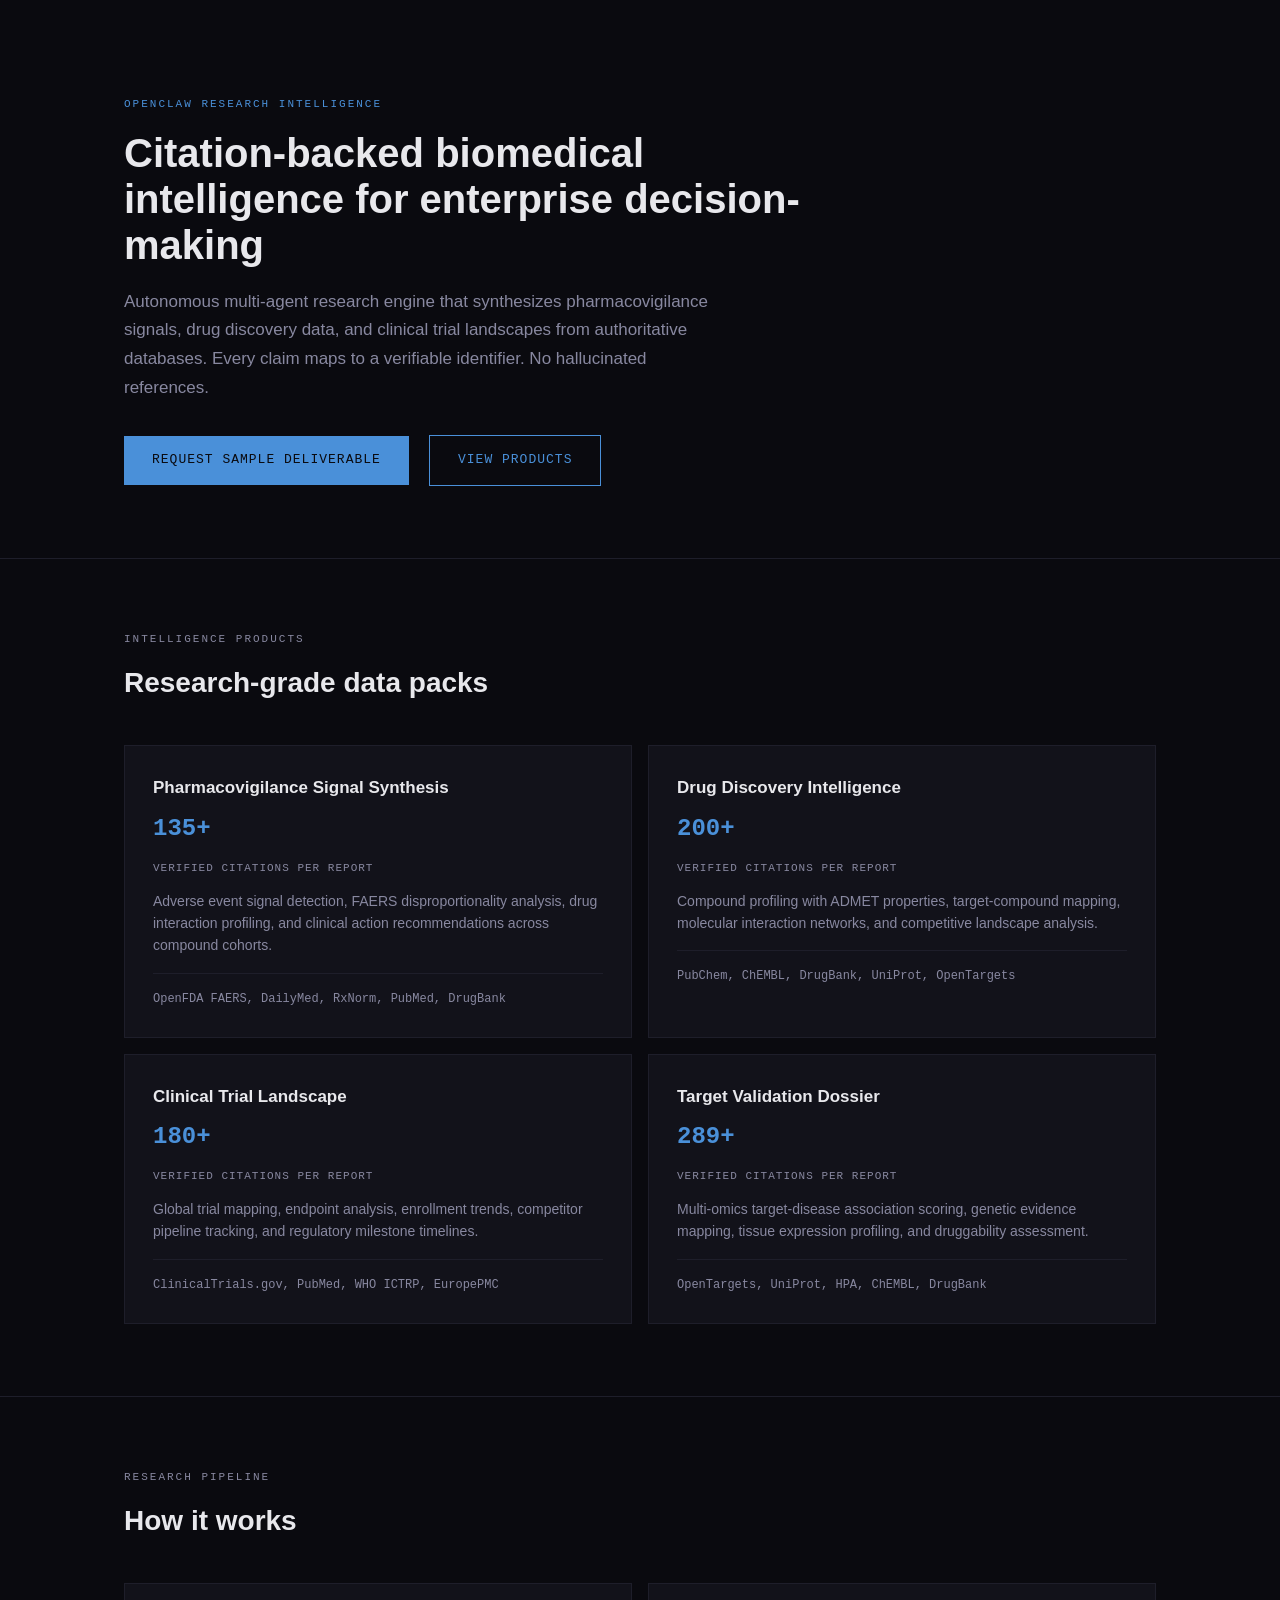
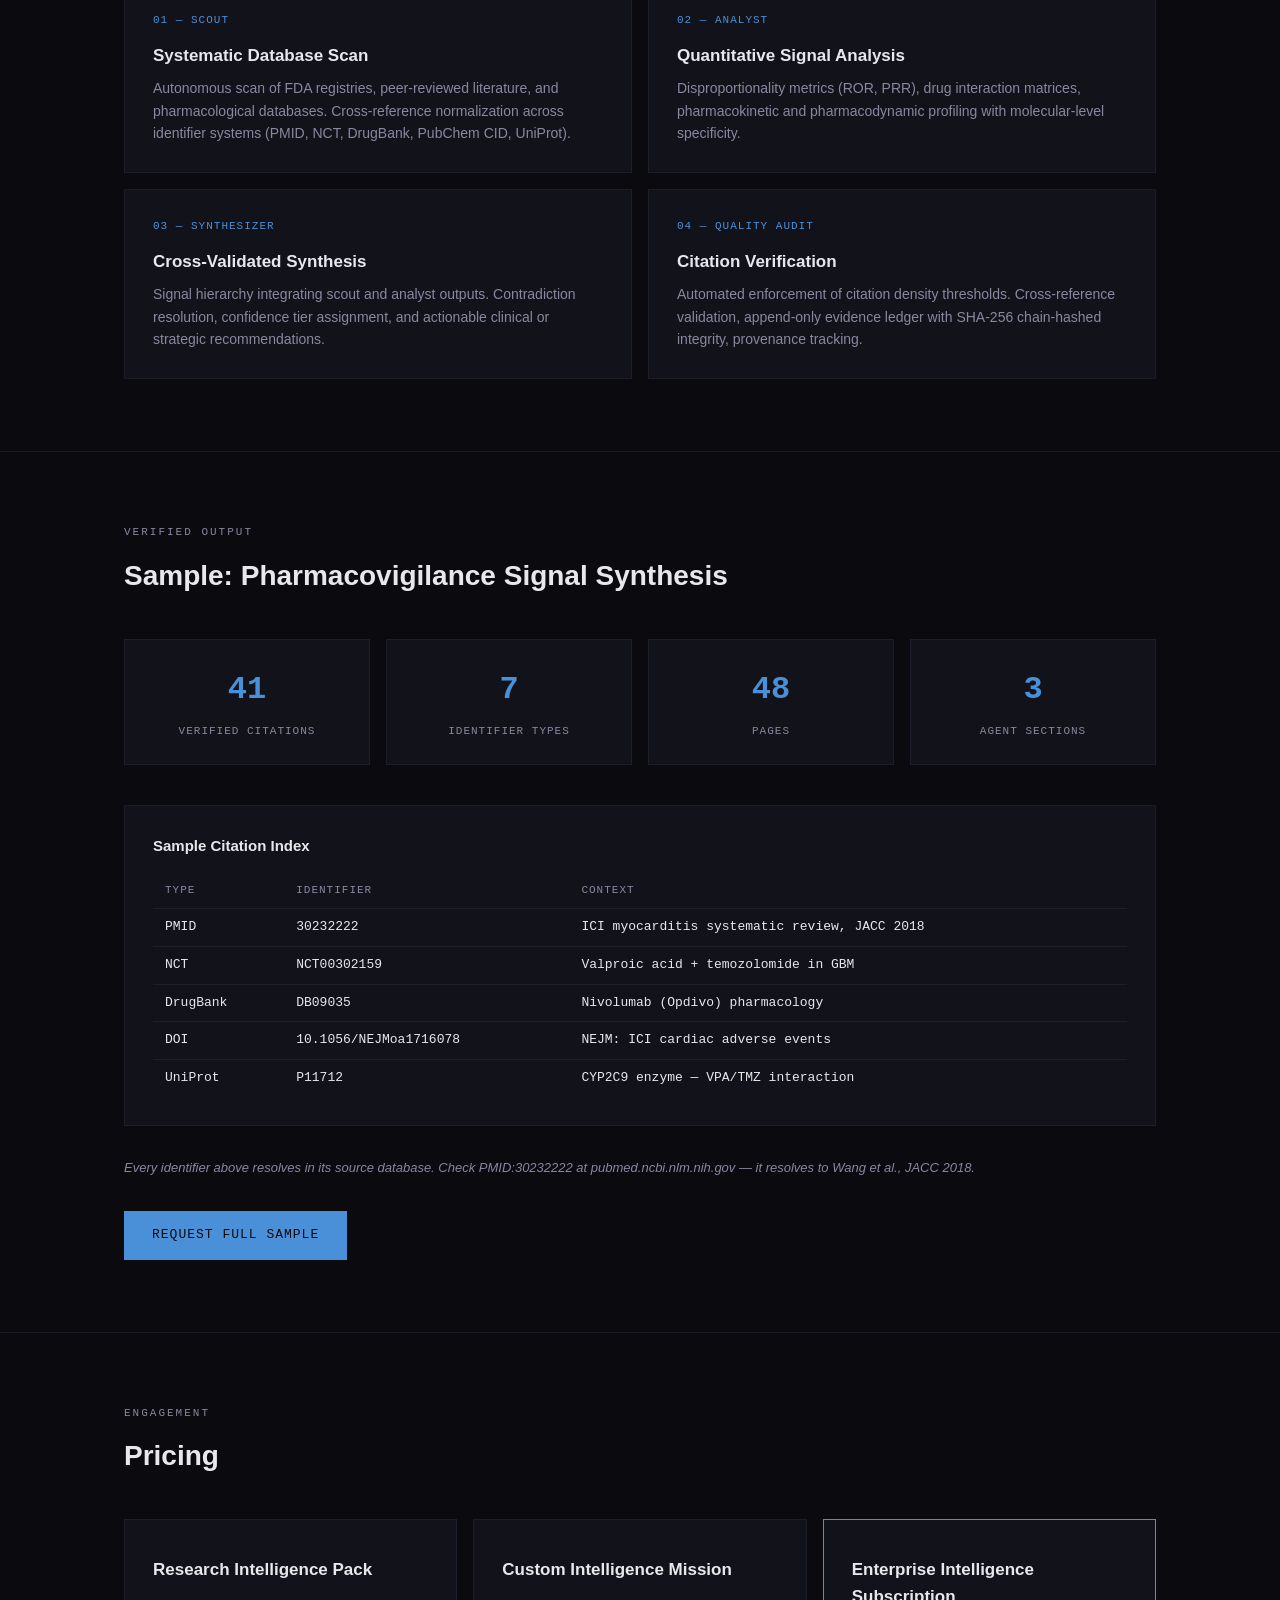
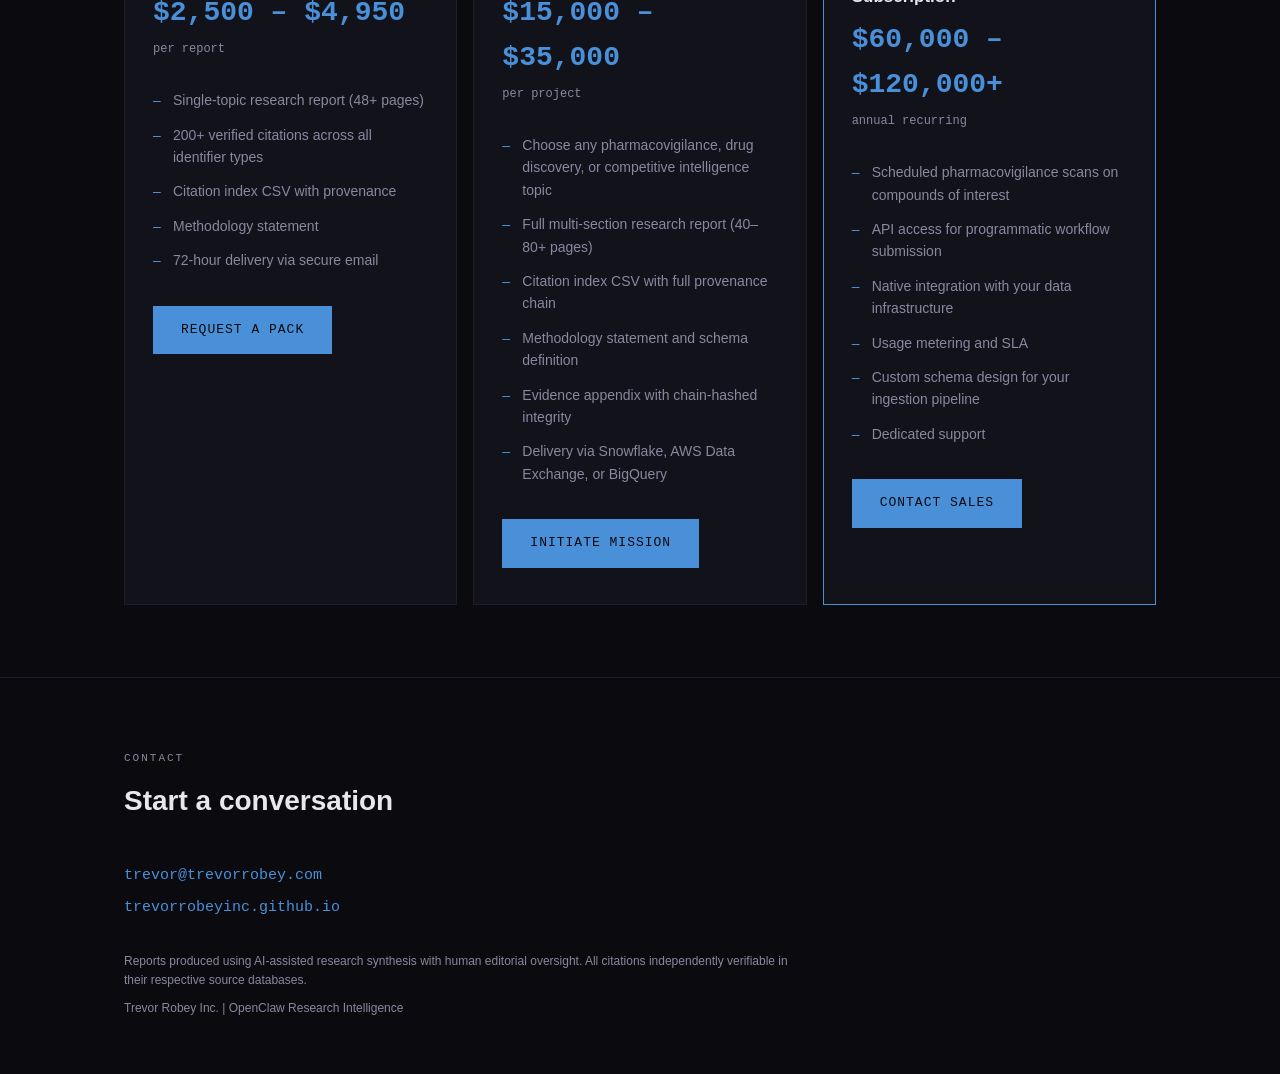
==== index.html @ 8fcf0c32 "Initial deployment: OpenClaw Research Intelligence landing page 3-tier pricing (Packs $2.5K-$5K / Cu" ====
<!DOCTYPE html>
<html lang="en">
<head>
<meta charset="UTF-8">
<meta name="viewport" content="width=device-width, initial-scale=1.0">
<title>OpenClaw Research Intelligence | Citation-Backed Biomedical Data</title>
<meta name="description" content="Autonomous multi-agent research engine producing citation-backed pharmacovigilance, drug discovery, and clinical trial intelligence. Every claim maps to a verifiable identifier.">
<meta property="og:title" content="OpenClaw Research Intelligence">
<meta property="og:description" content="Citation-backed biomedical intelligence. 200+ verified citations per report. Every PMID, NCT, and DrugBank ID resolves.">
<meta property="og:type" content="website">
<meta property="og:url" content="https://trevorrobeyinc.github.io">
<link rel="icon" href="data:image/svg+xml,<svg xmlns='http://www.w3.org/2000/svg' viewBox='0 0 32 32'><rect width='32' height='32' rx='4' fill='%230a0a0f'/><text x='50%25' y='50%25' dominant-baseline='central' text-anchor='middle' fill='%234a90d9' font-family='monospace' font-size='14' font-weight='bold'>OC</text></svg>">
<meta name="twitter:card" content="summary">
<meta name="twitter:title" content="OpenClaw Research Intelligence">
<meta name="twitter:description" content="Citation-backed biomedical intelligence. 200+ verified citations per report.">
<style>
*, *::before, *::after { margin: 0; padding: 0; box-sizing: border-box; }

:root {
  --bg: #0a0a0f;
  --card: #12121a;
  --card-border: #1e1e2a;
  --text: #e8e8ec;
  --text-secondary: #8888a0;
  --accent: #4a90d9;
  --accent-hover: #5da0e9;
  --font-data: "SF Mono", "Fira Code", "Consolas", monospace;
  --font-body: "Inter", "Helvetica Neue", "Arial", sans-serif;
}

body {
  background: var(--bg);
  color: var(--text);
  font-family: var(--font-body);
  font-size: 15px;
  line-height: 1.6;
  -webkit-font-smoothing: antialiased;
}

a { color: var(--accent); text-decoration: none; }
a:hover { color: var(--accent-hover); }

.container {
  max-width: 1080px;
  margin: 0 auto;
  padding: 0 24px;
}

/* ── Hero ── */
.hero {
  padding: 96px 0 72px;
  border-bottom: 1px solid var(--card-border);
}

.hero-label {
  font-family: var(--font-data);
  font-size: 11px;
  letter-spacing: 2px;
  text-transform: uppercase;
  color: var(--accent);
  margin-bottom: 16px;
}

.hero h1 {
  font-family: var(--font-body);
  font-size: 40px;
  font-weight: 700;
  line-height: 1.15;
  margin-bottom: 20px;
  max-width: 680px;
}

.hero p {
  color: var(--text-secondary);
  font-size: 17px;
  max-width: 600px;
  margin-bottom: 32px;
  line-height: 1.7;
}

.cta {
  display: inline-block;
  font-family: var(--font-data);
  font-size: 13px;
  letter-spacing: 1px;
  text-transform: uppercase;
  color: var(--bg);
  background: var(--accent);
  padding: 14px 28px;
  border: none;
  cursor: pointer;
  transition: background 0.15s;
}

.cta:hover { background: var(--accent-hover); color: var(--bg); }

.cta-secondary {
  background: transparent;
  color: var(--accent);
  border: 1px solid var(--accent);
  margin-left: 16px;
}

.cta-secondary:hover {
  background: var(--accent);
  color: var(--bg);
}

/* ── Section ── */
section {
  padding: 72px 0;
  border-bottom: 1px solid var(--card-border);
}

.section-label {
  font-family: var(--font-data);
  font-size: 11px;
  letter-spacing: 2px;
  text-transform: uppercase;
  color: var(--text-secondary);
  margin-bottom: 12px;
}

.section-title {
  font-size: 28px;
  font-weight: 700;
  margin-bottom: 40px;
}

/* ── Products Grid ── */
.products-grid {
  display: grid;
  grid-template-columns: 1fr 1fr;
  gap: 16px;
}

.product-card {
  background: var(--card);
  border: 1px solid var(--card-border);
  padding: 28px;
}

.product-card h3 {
  font-size: 17px;
  font-weight: 600;
  margin-bottom: 8px;
}

.product-card .stat {
  font-family: var(--font-data);
  font-size: 24px;
  font-weight: 700;
  color: var(--accent);
  margin-bottom: 12px;
}

.product-card .stat-label {
  font-family: var(--font-data);
  font-size: 11px;
  color: var(--text-secondary);
  text-transform: uppercase;
  letter-spacing: 1px;
}

.product-card p {
  color: var(--text-secondary);
  font-size: 14px;
  margin-top: 12px;
  line-height: 1.6;
}

.product-card .sources {
  font-family: var(--font-data);
  font-size: 12px;
  color: var(--text-secondary);
  margin-top: 16px;
  padding-top: 16px;
  border-top: 1px solid var(--card-border);
}

/* ── How It Works ── */
.pipeline {
  display: grid;
  grid-template-columns: 1fr 1fr;
  gap: 16px;
}

.pipeline-step {
  background: var(--card);
  border: 1px solid var(--card-border);
  padding: 28px;
}

.pipeline-step .step-number {
  font-family: var(--font-data);
  font-size: 11px;
  color: var(--accent);
  letter-spacing: 1px;
  text-transform: uppercase;
  margin-bottom: 12px;
}

.pipeline-step h3 {
  font-size: 17px;
  font-weight: 600;
  margin-bottom: 8px;
}

.pipeline-step p {
  color: var(--text-secondary);
  font-size: 14px;
  line-height: 1.6;
}

/* ── Sample Output ── */
.sample-stats {
  display: grid;
  grid-template-columns: repeat(4, 1fr);
  gap: 16px;
  margin-bottom: 40px;
}

.sample-stat {
  background: var(--card);
  border: 1px solid var(--card-border);
  padding: 24px;
  text-align: center;
}

.sample-stat .value {
  font-family: var(--font-data);
  font-size: 32px;
  font-weight: 700;
  color: var(--accent);
}

.sample-stat .label {
  font-family: var(--font-data);
  font-size: 11px;
  color: var(--text-secondary);
  text-transform: uppercase;
  letter-spacing: 1px;
  margin-top: 8px;
}

.sample-citations {
  background: var(--card);
  border: 1px solid var(--card-border);
  padding: 28px;
  margin-bottom: 32px;
}

.sample-citations h3 {
  font-size: 15px;
  font-weight: 600;
  margin-bottom: 16px;
}

.citation-table {
  width: 100%;
  border-collapse: collapse;
  font-family: var(--font-data);
  font-size: 13px;
}

.citation-table th {
  text-align: left;
  color: var(--text-secondary);
  font-weight: 400;
  font-size: 11px;
  text-transform: uppercase;
  letter-spacing: 1px;
  padding: 8px 12px;
  border-bottom: 1px solid var(--card-border);
}

.citation-table td {
  padding: 8px 12px;
  border-bottom: 1px solid var(--card-border);
  color: var(--text);
}

.citation-table tr:last-child td {
  border-bottom: none;
}

.sample-note {
  color: var(--text-secondary);
  font-size: 13px;
  font-style: italic;
  margin-bottom: 32px;
}

/* ── Pricing ── */
.pricing-grid {
  display: grid;
  grid-template-columns: repeat(3, 1fr);
  gap: 16px;
}

.pricing-card {
  background: var(--card);
  border: 1px solid var(--card-border);
  padding: 36px 28px;
}

.pricing-card.featured {
  border-color: var(--accent);
}

.pricing-card h3 {
  font-size: 17px;
  font-weight: 600;
  margin-bottom: 8px;
}

.pricing-card .price {
  font-family: var(--font-data);
  font-size: 28px;
  font-weight: 700;
  color: var(--accent);
  margin-bottom: 4px;
}

.pricing-card .price-unit {
  font-family: var(--font-data);
  font-size: 12px;
  color: var(--text-secondary);
  margin-bottom: 24px;
}

.pricing-card ul {
  list-style: none;
  margin-bottom: 28px;
}

.pricing-card li {
  color: var(--text-secondary);
  font-size: 14px;
  padding: 6px 0;
  padding-left: 20px;
  position: relative;
}

.pricing-card li::before {
  content: "\2013";
  position: absolute;
  left: 0;
  color: var(--accent);
}

/* ── Contact ── */
.contact {
  padding: 72px 0 48px;
  border-bottom: none;
}

.contact-info {
  margin-bottom: 32px;
}

.contact-info a {
  font-family: var(--font-data);
  font-size: 15px;
  display: block;
  margin-bottom: 8px;
}

.legal {
  color: var(--text-secondary);
  font-size: 12px;
  line-height: 1.6;
  max-width: 680px;
}

.legal p {
  margin-bottom: 8px;
}

/* ── Responsive ── */
@media (max-width: 768px) {
  .hero { padding: 64px 0 48px; }
  .hero h1 { font-size: 28px; }
  .hero p { font-size: 15px; }

  .products-grid,
  .pipeline,
  .pricing-grid { grid-template-columns: 1fr; }

  .sample-stats { grid-template-columns: 1fr 1fr; }

  .cta-secondary { margin-left: 0; margin-top: 12px; display: inline-block; }

  section { padding: 48px 0; }
}

@media (max-width: 960px) {
  .pricing-grid { grid-template-columns: 1fr; }
}

@media (max-width: 480px) {
  .sample-stats { grid-template-columns: 1fr; }
}
</style>
</head>
<body>

<!-- Hero -->
<header class="hero">
  <div class="container">
    <div class="hero-label">OpenClaw Research Intelligence</div>
    <h1>Citation-backed biomedical intelligence for enterprise decision-making</h1>
    <p>Autonomous multi-agent research engine that synthesizes pharmacovigilance signals, drug discovery data, and clinical trial landscapes from authoritative databases. Every claim maps to a verifiable identifier. No hallucinated references.</p>
    <a href="mailto:trevor@trevorrobey.com?subject=Request%3A%20Sample%20Deliverable&body=I%27d%20like%20to%20review%20a%20sample%20deliverable%20from%20OpenClaw%20Research%20Intelligence." class="cta">Request Sample Deliverable</a>
    <a href="#products" class="cta cta-secondary">View Products</a>
  </div>
</header>

<!-- Products -->
<section id="products">
  <div class="container">
    <div class="section-label">Intelligence Products</div>
    <h2 class="section-title">Research-grade data packs</h2>
    <div class="products-grid">
      <div class="product-card">
        <h3>Pharmacovigilance Signal Synthesis</h3>
        <div class="stat">135+</div>
        <div class="stat-label">Verified citations per report</div>
        <p>Adverse event signal detection, FAERS disproportionality analysis, drug interaction profiling, and clinical action recommendations across compound cohorts.</p>
        <div class="sources">OpenFDA FAERS, DailyMed, RxNorm, PubMed, DrugBank</div>
      </div>
      <div class="product-card">
        <h3>Drug Discovery Intelligence</h3>
        <div class="stat">200+</div>
        <div class="stat-label">Verified citations per report</div>
        <p>Compound profiling with ADMET properties, target-compound mapping, molecular interaction networks, and competitive landscape analysis.</p>
        <div class="sources">PubChem, ChEMBL, DrugBank, UniProt, OpenTargets</div>
      </div>
      <div class="product-card">
        <h3>Clinical Trial Landscape</h3>
        <div class="stat">180+</div>
        <div class="stat-label">Verified citations per report</div>
        <p>Global trial mapping, endpoint analysis, enrollment trends, competitor pipeline tracking, and regulatory milestone timelines.</p>
        <div class="sources">ClinicalTrials.gov, PubMed, WHO ICTRP, EuropePMC</div>
      </div>
      <div class="product-card">
        <h3>Target Validation Dossier</h3>
        <div class="stat">289+</div>
        <div class="stat-label">Verified citations per report</div>
        <p>Multi-omics target-disease association scoring, genetic evidence mapping, tissue expression profiling, and druggability assessment.</p>
        <div class="sources">OpenTargets, UniProt, HPA, ChEMBL, DrugBank</div>
      </div>
    </div>
  </div>
</section>

<!-- How It Works -->
<section id="pipeline">
  <div class="container">
    <div class="section-label">Research Pipeline</div>
    <h2 class="section-title">How it works</h2>
    <div class="pipeline">
      <div class="pipeline-step">
        <div class="step-number">01 &mdash; Scout</div>
        <h3>Systematic Database Scan</h3>
        <p>Autonomous scan of FDA registries, peer-reviewed literature, and pharmacological databases. Cross-reference normalization across identifier systems (PMID, NCT, DrugBank, PubChem CID, UniProt).</p>
      </div>
      <div class="pipeline-step">
        <div class="step-number">02 &mdash; Analyst</div>
        <h3>Quantitative Signal Analysis</h3>
        <p>Disproportionality metrics (ROR, PRR), drug interaction matrices, pharmacokinetic and pharmacodynamic profiling with molecular-level specificity.</p>
      </div>
      <div class="pipeline-step">
        <div class="step-number">03 &mdash; Synthesizer</div>
        <h3>Cross-Validated Synthesis</h3>
        <p>Signal hierarchy integrating scout and analyst outputs. Contradiction resolution, confidence tier assignment, and actionable clinical or strategic recommendations.</p>
      </div>
      <div class="pipeline-step">
        <div class="step-number">04 &mdash; Quality Audit</div>
        <h3>Citation Verification</h3>
        <p>Automated enforcement of citation density thresholds. Cross-reference validation, append-only evidence ledger with SHA-256 chain-hashed integrity, provenance tracking.</p>
      </div>
    </div>
  </div>
</section>

<!-- Sample Output -->
<section id="sample">
  <div class="container">
    <div class="section-label">Verified Output</div>
    <h2 class="section-title">Sample: Pharmacovigilance Signal Synthesis</h2>
    <div class="sample-stats">
      <div class="sample-stat">
        <div class="value">41</div>
        <div class="label">Verified Citations</div>
      </div>
      <div class="sample-stat">
        <div class="value">7</div>
        <div class="label">Identifier Types</div>
      </div>
      <div class="sample-stat">
        <div class="value">48</div>
        <div class="label">Pages</div>
      </div>
      <div class="sample-stat">
        <div class="value">3</div>
        <div class="label">Agent Sections</div>
      </div>
    </div>
    <div class="sample-citations">
      <h3>Sample Citation Index</h3>
      <table class="citation-table">
        <thead>
          <tr>
            <th>Type</th>
            <th>Identifier</th>
            <th>Context</th>
          </tr>
        </thead>
        <tbody>
          <tr>
            <td>PMID</td>
            <td>30232222</td>
            <td>ICI myocarditis systematic review, JACC 2018</td>
          </tr>
          <tr>
            <td>NCT</td>
            <td>NCT00302159</td>
            <td>Valproic acid + temozolomide in GBM</td>
          </tr>
          <tr>
            <td>DrugBank</td>
            <td>DB09035</td>
            <td>Nivolumab (Opdivo) pharmacology</td>
          </tr>
          <tr>
            <td>DOI</td>
            <td>10.1056/NEJMoa1716078</td>
            <td>NEJM: ICI cardiac adverse events</td>
          </tr>
          <tr>
            <td>UniProt</td>
            <td>P11712</td>
            <td>CYP2C9 enzyme &mdash; VPA/TMZ interaction</td>
          </tr>
        </tbody>
      </table>
    </div>
    <p class="sample-note">Every identifier above resolves in its source database. Check PMID:30232222 at pubmed.ncbi.nlm.nih.gov &mdash; it resolves to Wang et al., JACC 2018.</p>
    <a href="mailto:trevor@trevorrobey.com?subject=Request%3A%20Full%20Sample%20Deliverable&body=I%27d%20like%20to%20review%20the%20full%2048-page%20pharmacovigilance%20sample%20deliverable." class="cta">Request Full Sample</a>
  </div>
</section>

<!-- Pricing -->
<section id="pricing">
  <div class="container">
    <div class="section-label">Engagement</div>
    <h2 class="section-title">Pricing</h2>
    <div class="pricing-grid">
      <div class="pricing-card">
        <h3>Research Intelligence Pack</h3>
        <div class="price">$2,500 &ndash; $4,950</div>
        <div class="price-unit">per report</div>
        <ul>
          <li>Single-topic research report (48+ pages)</li>
          <li>200+ verified citations across all identifier types</li>
          <li>Citation index CSV with provenance</li>
          <li>Methodology statement</li>
          <li>72-hour delivery via secure email</li>
        </ul>
        <a href="mailto:trevor@trevorrobey.com?subject=Research%20Intelligence%20Pack%20Request&body=I%27d%20like%20to%20request%20a%20Research%20Intelligence%20Pack.%20Topic%3A%20" class="cta">Request a Pack</a>
      </div>
      <div class="pricing-card">
        <h3>Custom Intelligence Mission</h3>
        <div class="price">$15,000 &ndash; $35,000</div>
        <div class="price-unit">per project</div>
        <ul>
          <li>Choose any pharmacovigilance, drug discovery, or competitive intelligence topic</li>
          <li>Full multi-section research report (40&ndash;80+ pages)</li>
          <li>Citation index CSV with full provenance chain</li>
          <li>Methodology statement and schema definition</li>
          <li>Evidence appendix with chain-hashed integrity</li>
          <li>Delivery via Snowflake, AWS Data Exchange, or BigQuery</li>
        </ul>
        <a href="mailto:trevor@trevorrobey.com?subject=Custom%20Intelligence%20Mission%20Inquiry&body=I%27m%20interested%20in%20a%20custom%20intelligence%20mission.%20Topic%3A%20" class="cta">Initiate Mission</a>
      </div>
      <div class="pricing-card featured">
        <h3>Enterprise Intelligence Subscription</h3>
        <div class="price">$60,000 &ndash; $120,000+</div>
        <div class="price-unit">annual recurring</div>
        <ul>
          <li>Scheduled pharmacovigilance scans on compounds of interest</li>
          <li>API access for programmatic workflow submission</li>
          <li>Native integration with your data infrastructure</li>
          <li>Usage metering and SLA</li>
          <li>Custom schema design for your ingestion pipeline</li>
          <li>Dedicated support</li>
        </ul>
        <a href="mailto:trevor@trevorrobey.com?subject=Enterprise%20Subscription%20Inquiry&body=I%27d%20like%20to%20discuss%20an%20enterprise%20intelligence%20subscription." class="cta">Contact Sales</a>
      </div>
    </div>
  </div>
</section>

<!-- Contact -->
<footer class="contact">
  <div class="container">
    <div class="section-label">Contact</div>
    <h2 class="section-title">Start a conversation</h2>
    <div class="contact-info">
      <a href="mailto:trevor@trevorrobey.com">trevor@trevorrobey.com</a>
      <a href="https://trevorrobeyinc.github.io">trevorrobeyinc.github.io</a>
    </div>
    <div class="legal">
      <p>Reports produced using AI-assisted research synthesis with human editorial oversight. All citations independently verifiable in their respective source databases.</p>
      <p>Trevor Robey Inc. | OpenClaw Research Intelligence</p>
    </div>
  </div>
</footer>

</body>
</html>
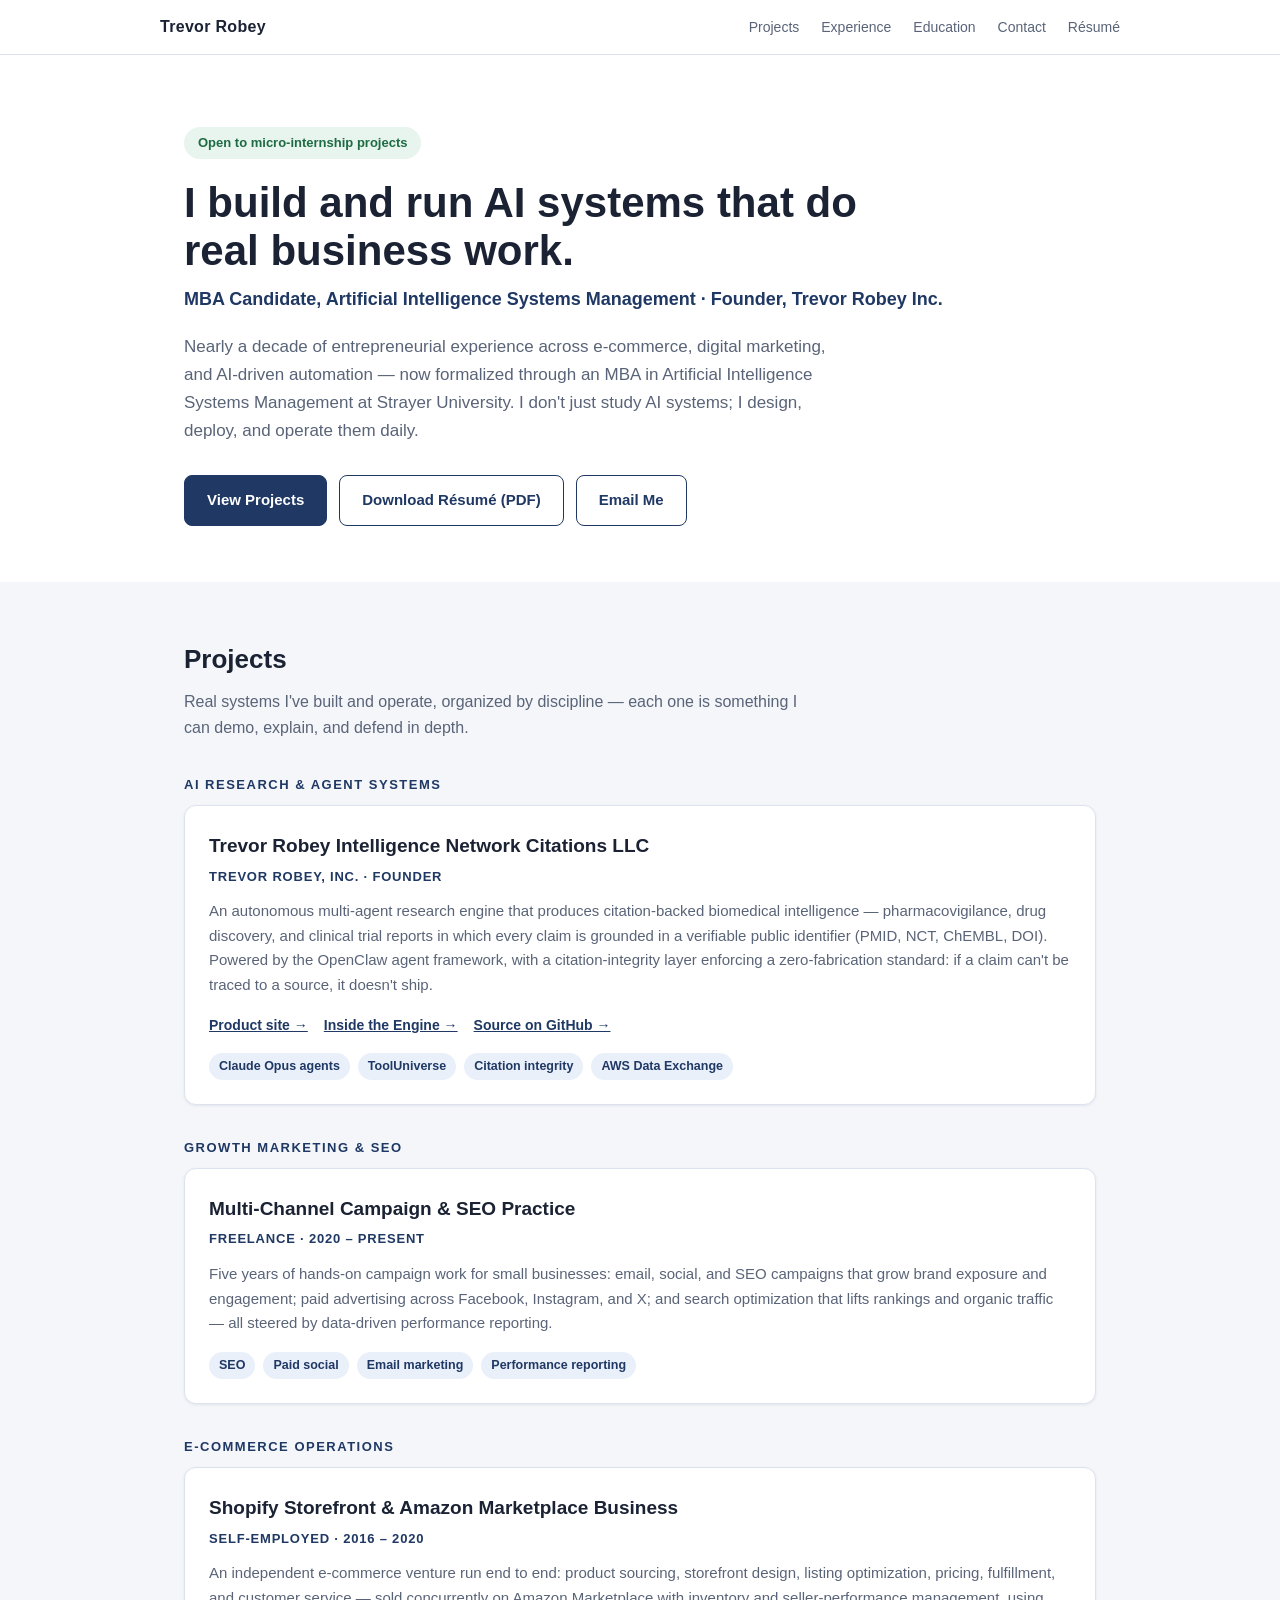
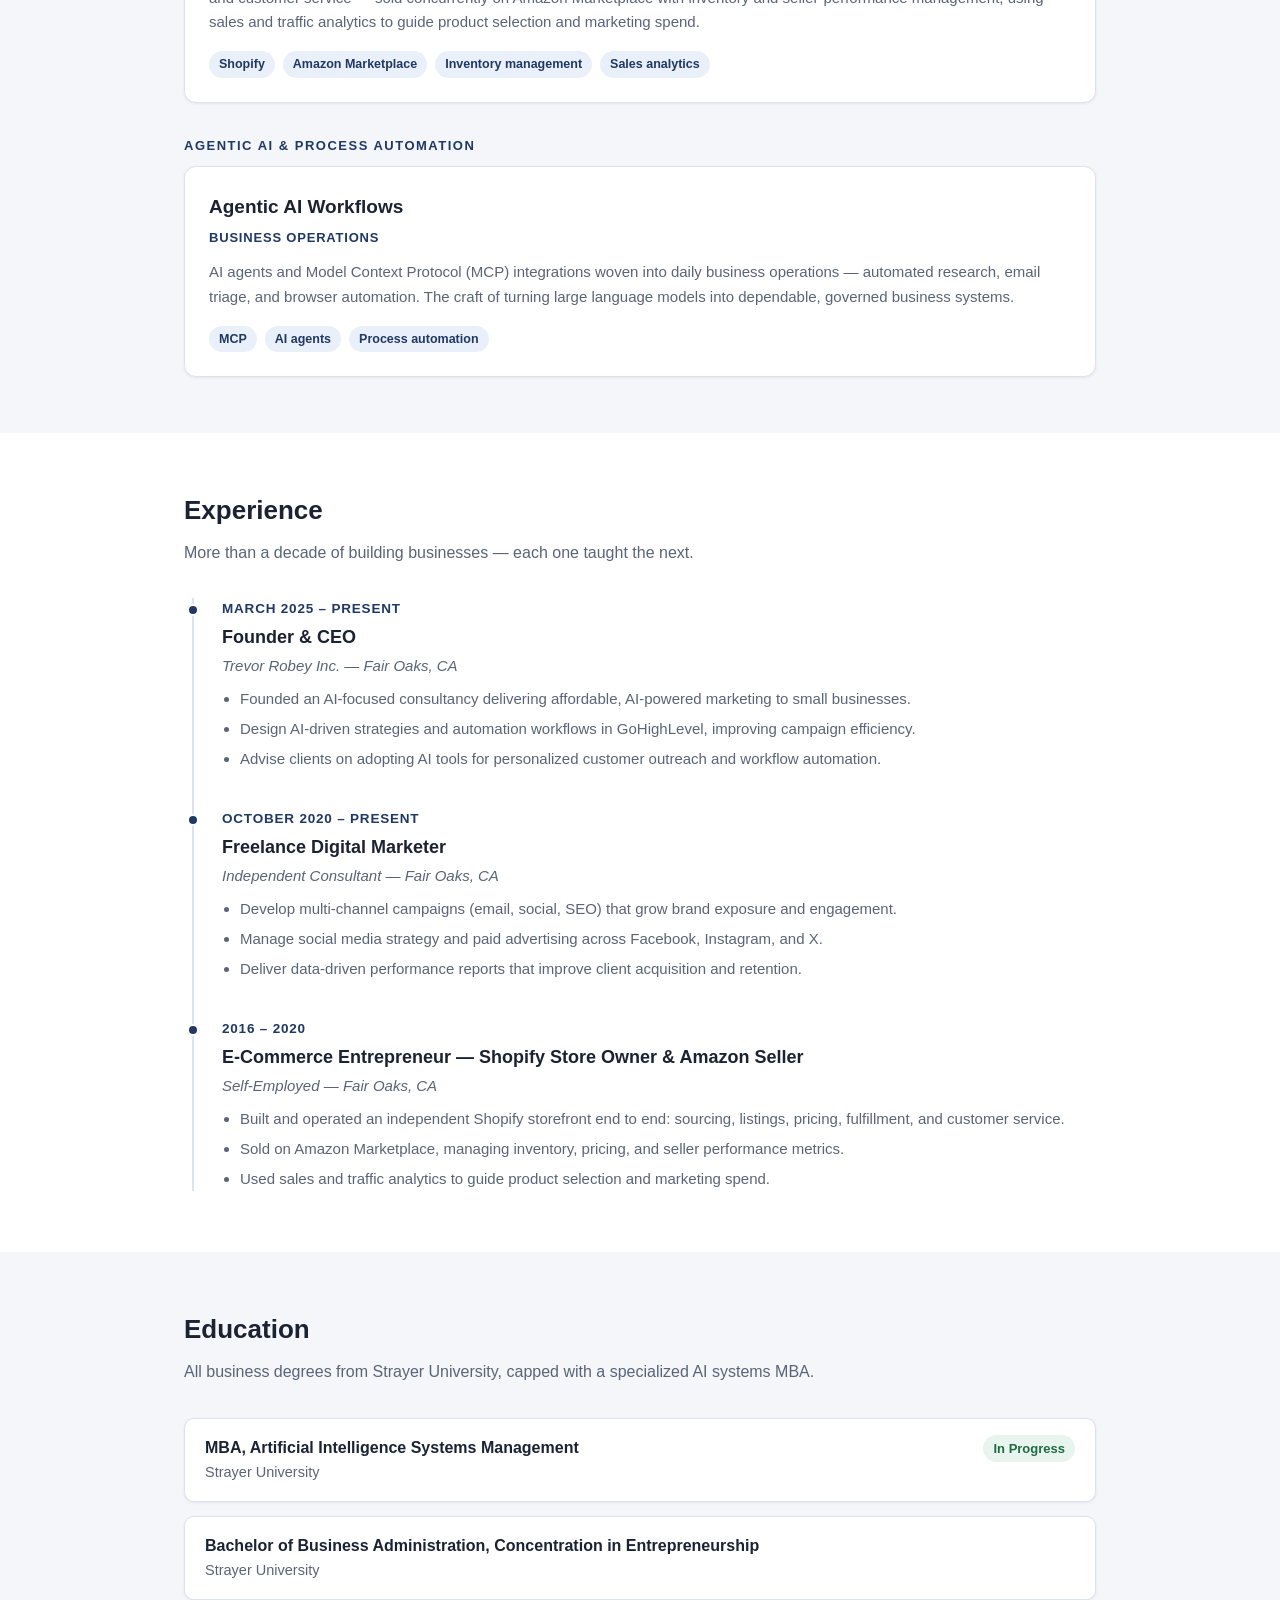
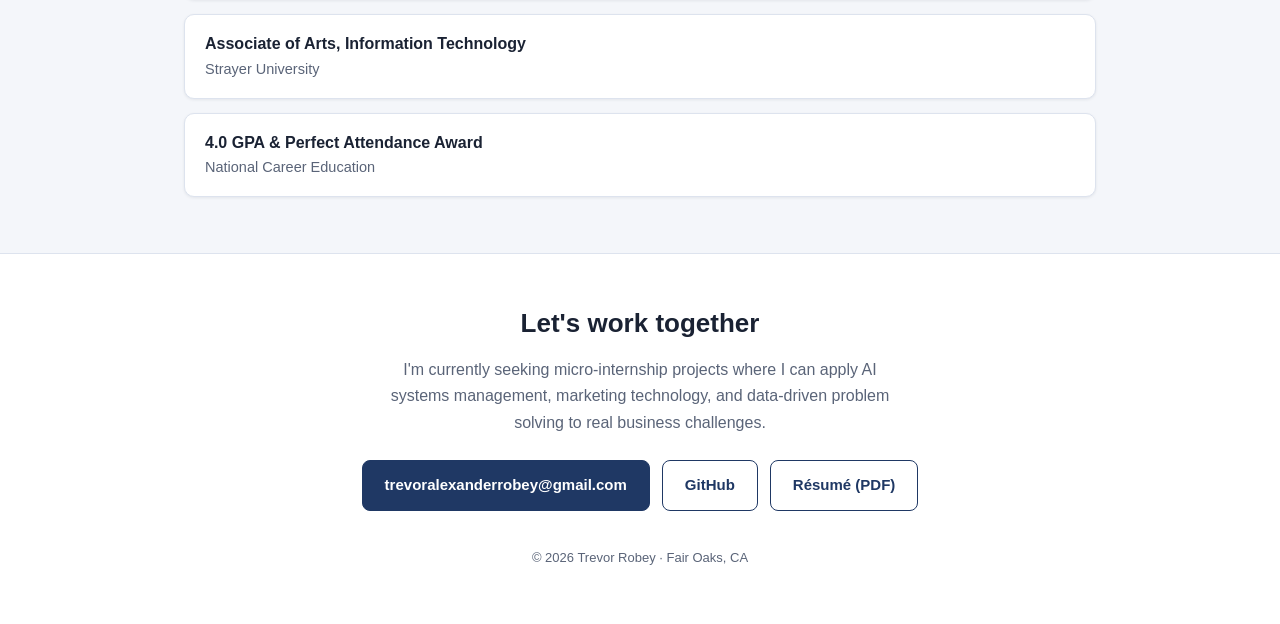
==== commit 260b256b: "Portfolio rebuild: genre projects, live-business card, 3D engine page, web-safe resume - Portfolio a" ====
--- a/index.html
+++ b/index.html
@@ -3,618 +3,387 @@
 <head>
 <meta charset="UTF-8">
 <meta name="viewport" content="width=device-width, initial-scale=1.0">
-<title>OpenClaw Research Intelligence | Citation-Backed Biomedical Data</title>
-<meta name="description" content="Autonomous multi-agent research engine producing citation-backed pharmacovigilance, drug discovery, and clinical trial intelligence. Every claim maps to a verifiable identifier.">
-<meta property="og:title" content="OpenClaw Research Intelligence">
-<meta property="og:description" content="Citation-backed biomedical intelligence. 200+ verified citations per report. Every PMID, NCT, and DrugBank ID resolves.">
+<title>Trevor Robey — AI Systems &amp; Digital Marketing Portfolio</title>
+<meta name="description" content="Portfolio of Trevor Robey — MBA candidate in Artificial Intelligence Systems Management at Strayer University, founder of Trevor Robey Inc., and builder of AI research and automation systems.">
+<meta property="og:title" content="Trevor Robey — Portfolio">
+<meta property="og:description" content="AI systems management, agentic AI workflows, digital marketing automation, and a decade of entrepreneurship.">
 <meta property="og:type" content="website">
 <meta property="og:url" content="https://trevorrobeyinc.github.io">
-<link rel="icon" href="data:image/svg+xml,<svg xmlns='http://www.w3.org/2000/svg' viewBox='0 0 32 32'><rect width='32' height='32' rx='4' fill='%230a0a0f'/><text x='50%25' y='50%25' dominant-baseline='central' text-anchor='middle' fill='%234a90d9' font-family='monospace' font-size='14' font-weight='bold'>OC</text></svg>">
-<meta name="twitter:card" content="summary">
-<meta name="twitter:title" content="OpenClaw Research Intelligence">
-<meta name="twitter:description" content="Citation-backed biomedical intelligence. 200+ verified citations per report.">
+<link rel="icon" href="data:image/svg+xml,<svg xmlns='http://www.w3.org/2000/svg' viewBox='0 0 32 32'><rect width='32' height='32' rx='6' fill='%231F3864'/><text x='50%25' y='54%25' dominant-baseline='central' text-anchor='middle' fill='%23ffffff' font-family='Arial,sans-serif' font-size='14' font-weight='bold'>TR</text></svg>">
 <style>
 *, *::before, *::after { margin: 0; padding: 0; box-sizing: border-box; }
 
 :root {
-  --bg: #0a0a0f;
-  --card: #12121a;
-  --card-border: #1e1e2a;
-  --text: #e8e8ec;
-  --text-secondary: #8888a0;
-  --accent: #4a90d9;
-  --accent-hover: #5da0e9;
-  --font-data: "SF Mono", "Fira Code", "Consolas", monospace;
-  --font-body: "Inter", "Helvetica Neue", "Arial", sans-serif;
-}
+  --bg: #ffffff;
+  --bg-alt: #f4f6fa;
+  --card: #ffffff;
+  --border: #dde3ee;
+  --text: #1a2233;
+  --muted: #5a6478;
+  --accent: #1F3864;
+  --accent-soft: #eaf0fa;
+  --accent-text: #1F3864;
+  --badge-bg: #e8f5ee;
+  --badge-text: #1e6b43;
+  --shadow: 0 1px 3px rgba(26, 34, 51, 0.08);
+}
+
+@media (prefers-color-scheme: dark) {
+  :root {
+    --bg: #0e1420;
+    --bg-alt: #131b2b;
+    --card: #16203270;
+    --border: #263452;
+    --text: #e7ecf5;
+    --muted: #93a0b8;
+    --accent: #7fa8e0;
+    --accent-soft: #1c2a45;
+    --accent-text: #a8c4ec;
+    --badge-bg: #143024;
+    --badge-text: #6fd0a0;
+    --shadow: none;
+  }
+}
+
+html { scroll-behavior: smooth; }
 
 body {
   background: var(--bg);
   color: var(--text);
-  font-family: var(--font-body);
-  font-size: 15px;
-  line-height: 1.6;
+  font-family: "Helvetica Neue", Arial, sans-serif;
+  font-size: 16px;
+  line-height: 1.65;
   -webkit-font-smoothing: antialiased;
 }
 
-a { color: var(--accent); text-decoration: none; }
-a:hover { color: var(--accent-hover); }
-
-.container {
-  max-width: 1080px;
-  margin: 0 auto;
-  padding: 0 24px;
-}
+a { color: var(--accent-text); }
+a:hover { opacity: 0.85; }
+
+.container { max-width: 960px; margin: 0 auto; padding: 0 24px; }
+
+/* ── Nav ── */
+nav {
+  border-bottom: 1px solid var(--border);
+  position: sticky; top: 0;
+  background: var(--bg);
+  z-index: 10;
+}
+.nav-inner {
+  display: flex; align-items: center; justify-content: space-between;
+  padding: 14px 0;
+}
+.nav-name { font-weight: 700; color: var(--text); text-decoration: none; letter-spacing: 0.3px; }
+.nav-links { display: flex; gap: 22px; }
+.nav-links a { text-decoration: none; font-size: 14px; color: var(--muted); }
+.nav-links a:hover { color: var(--accent-text); opacity: 1; }
 
 /* ── Hero ── */
-.hero {
-  padding: 96px 0 72px;
-  border-bottom: 1px solid var(--card-border);
-}
-
-.hero-label {
-  font-family: var(--font-data);
-  font-size: 11px;
-  letter-spacing: 2px;
-  text-transform: uppercase;
-  color: var(--accent);
-  margin-bottom: 16px;
-}
-
-.hero h1 {
-  font-family: var(--font-body);
-  font-size: 40px;
-  font-weight: 700;
-  line-height: 1.15;
+.hero { padding: 72px 0 56px; }
+.badge {
+  display: inline-block;
+  background: var(--badge-bg); color: var(--badge-text);
+  font-size: 13px; font-weight: 600;
+  padding: 5px 14px; border-radius: 999px;
   margin-bottom: 20px;
-  max-width: 680px;
-}
-
-.hero p {
-  color: var(--text-secondary);
-  font-size: 17px;
-  max-width: 600px;
-  margin-bottom: 32px;
-  line-height: 1.7;
-}
-
-.cta {
-  display: inline-block;
-  font-family: var(--font-data);
-  font-size: 13px;
-  letter-spacing: 1px;
-  text-transform: uppercase;
-  color: var(--bg);
-  background: var(--accent);
-  padding: 14px 28px;
-  border: none;
-  cursor: pointer;
-  transition: background 0.15s;
-}
-
-.cta:hover { background: var(--accent-hover); color: var(--bg); }
-
-.cta-secondary {
-  background: transparent;
-  color: var(--accent);
-  border: 1px solid var(--accent);
-  margin-left: 16px;
-}
-
-.cta-secondary:hover {
-  background: var(--accent);
-  color: var(--bg);
-}
-
-/* ── Section ── */
-section {
-  padding: 72px 0;
-  border-bottom: 1px solid var(--card-border);
-}
-
-.section-label {
-  font-family: var(--font-data);
-  font-size: 11px;
-  letter-spacing: 2px;
-  text-transform: uppercase;
-  color: var(--text-secondary);
-  margin-bottom: 12px;
-}
-
-.section-title {
-  font-size: 28px;
-  font-weight: 700;
-  margin-bottom: 40px;
-}
-
-/* ── Products Grid ── */
-.products-grid {
-  display: grid;
-  grid-template-columns: 1fr 1fr;
-  gap: 16px;
-}
-
-.product-card {
+}
+.hero h1 { font-size: 42px; line-height: 1.15; max-width: 720px; margin-bottom: 10px; }
+.hero .role { font-size: 18px; color: var(--accent-text); font-weight: 600; margin-bottom: 18px; }
+.hero p.lede { color: var(--muted); font-size: 17px; max-width: 660px; margin-bottom: 30px; }
+.cta-row { display: flex; flex-wrap: wrap; gap: 12px; }
+.btn {
+  display: inline-block; text-decoration: none;
+  font-size: 15px; font-weight: 600;
+  padding: 12px 22px; border-radius: 8px;
+  border: 1.5px solid var(--accent);
+}
+.btn-primary { background: var(--accent); color: #fff; }
+.btn-primary:hover { opacity: 0.9; }
+.btn-secondary { color: var(--accent-text); background: transparent; }
+
+/* ── Sections ── */
+section { padding: 56px 0; }
+section.alt { background: var(--bg-alt); }
+h2 {
+  font-size: 26px; margin-bottom: 8px;
+  color: var(--text);
+}
+.section-sub { color: var(--muted); margin-bottom: 32px; max-width: 640px; }
+
+/* ── Projects (genre-organized) ── */
+.genre { margin-bottom: 32px; }
+.genre:last-child { margin-bottom: 0; }
+.genre-label {
+  font-size: 13px; font-weight: 700;
+  letter-spacing: 1.5px; text-transform: uppercase;
+  color: var(--accent-text);
+  margin-bottom: 10px;
+}
+.card {
   background: var(--card);
-  border: 1px solid var(--card-border);
-  padding: 28px;
-}
-
-.product-card h3 {
-  font-size: 17px;
-  font-weight: 600;
-  margin-bottom: 8px;
-}
-
-.product-card .stat {
-  font-family: var(--font-data);
-  font-size: 24px;
-  font-weight: 700;
-  color: var(--accent);
-  margin-bottom: 12px;
-}
-
-.product-card .stat-label {
-  font-family: var(--font-data);
-  font-size: 11px;
-  color: var(--text-secondary);
-  text-transform: uppercase;
-  letter-spacing: 1px;
-}
-
-.product-card p {
-  color: var(--text-secondary);
-  font-size: 14px;
-  margin-top: 12px;
-  line-height: 1.6;
-}
-
-.product-card .sources {
-  font-family: var(--font-data);
-  font-size: 12px;
-  color: var(--text-secondary);
-  margin-top: 16px;
-  padding-top: 16px;
-  border-top: 1px solid var(--card-border);
-}
-
-/* ── How It Works ── */
-.pipeline {
-  display: grid;
-  grid-template-columns: 1fr 1fr;
-  gap: 16px;
-}
-
-.pipeline-step {
-  background: var(--card);
-  border: 1px solid var(--card-border);
-  padding: 28px;
-}
-
-.pipeline-step .step-number {
-  font-family: var(--font-data);
-  font-size: 11px;
-  color: var(--accent);
-  letter-spacing: 1px;
-  text-transform: uppercase;
-  margin-bottom: 12px;
-}
-
-.pipeline-step h3 {
-  font-size: 17px;
-  font-weight: 600;
-  margin-bottom: 8px;
-}
-
-.pipeline-step p {
-  color: var(--text-secondary);
-  font-size: 14px;
-  line-height: 1.6;
-}
-
-/* ── Sample Output ── */
-.sample-stats {
-  display: grid;
-  grid-template-columns: repeat(4, 1fr);
-  gap: 16px;
-  margin-bottom: 40px;
-}
-
-.sample-stat {
-  background: var(--card);
-  border: 1px solid var(--card-border);
+  border: 1px solid var(--border);
+  border-radius: 12px;
   padding: 24px;
-  text-align: center;
-}
-
-.sample-stat .value {
-  font-family: var(--font-data);
-  font-size: 32px;
-  font-weight: 700;
-  color: var(--accent);
-}
-
-.sample-stat .label {
-  font-family: var(--font-data);
-  font-size: 11px;
-  color: var(--text-secondary);
-  text-transform: uppercase;
-  letter-spacing: 1px;
-  margin-top: 8px;
-}
-
-.sample-citations {
-  background: var(--card);
-  border: 1px solid var(--card-border);
-  padding: 28px;
-  margin-bottom: 32px;
-}
-
-.sample-citations h3 {
-  font-size: 15px;
-  font-weight: 600;
-  margin-bottom: 16px;
-}
-
-.citation-table {
-  width: 100%;
-  border-collapse: collapse;
-  font-family: var(--font-data);
-  font-size: 13px;
-}
-
-.citation-table th {
-  text-align: left;
-  color: var(--text-secondary);
-  font-weight: 400;
-  font-size: 11px;
-  text-transform: uppercase;
-  letter-spacing: 1px;
-  padding: 8px 12px;
-  border-bottom: 1px solid var(--card-border);
-}
-
-.citation-table td {
-  padding: 8px 12px;
-  border-bottom: 1px solid var(--card-border);
-  color: var(--text);
-}
-
-.citation-table tr:last-child td {
-  border-bottom: none;
-}
-
-.sample-note {
-  color: var(--text-secondary);
-  font-size: 13px;
-  font-style: italic;
-  margin-bottom: 32px;
-}
-
-/* ── Pricing ── */
-.pricing-grid {
-  display: grid;
-  grid-template-columns: repeat(3, 1fr);
-  gap: 16px;
-}
-
-.pricing-card {
-  background: var(--card);
-  border: 1px solid var(--card-border);
-  padding: 36px 28px;
-}
-
-.pricing-card.featured {
-  border-color: var(--accent);
-}
-
-.pricing-card h3 {
-  font-size: 17px;
-  font-weight: 600;
-  margin-bottom: 8px;
-}
-
-.pricing-card .price {
-  font-family: var(--font-data);
-  font-size: 28px;
-  font-weight: 700;
-  color: var(--accent);
-  margin-bottom: 4px;
-}
-
-.pricing-card .price-unit {
-  font-family: var(--font-data);
-  font-size: 12px;
-  color: var(--text-secondary);
-  margin-bottom: 24px;
-}
-
-.pricing-card ul {
-  list-style: none;
-  margin-bottom: 28px;
-}
-
-.pricing-card li {
-  color: var(--text-secondary);
-  font-size: 14px;
-  padding: 6px 0;
-  padding-left: 20px;
-  position: relative;
-}
-
-.pricing-card li::before {
-  content: "\2013";
-  position: absolute;
-  left: 0;
-  color: var(--accent);
-}
-
-/* ── Contact ── */
-.contact {
-  padding: 72px 0 48px;
-  border-bottom: none;
-}
-
-.contact-info {
-  margin-bottom: 32px;
-}
-
-.contact-info a {
-  font-family: var(--font-data);
-  font-size: 15px;
-  display: block;
-  margin-bottom: 8px;
-}
-
-.legal {
-  color: var(--text-secondary);
-  font-size: 12px;
-  line-height: 1.6;
-  max-width: 680px;
-}
-
-.legal p {
-  margin-bottom: 8px;
-}
-
-/* ── Responsive ── */
-@media (max-width: 768px) {
-  .hero { padding: 64px 0 48px; }
-  .hero h1 { font-size: 28px; }
-  .hero p { font-size: 15px; }
-
-  .products-grid,
-  .pipeline,
-  .pricing-grid { grid-template-columns: 1fr; }
-
-  .sample-stats { grid-template-columns: 1fr 1fr; }
-
-  .cta-secondary { margin-left: 0; margin-top: 12px; display: inline-block; }
-
-  section { padding: 48px 0; }
-}
-
-@media (max-width: 960px) {
-  .pricing-grid { grid-template-columns: 1fr; }
-}
-
-@media (max-width: 480px) {
-  .sample-stats { grid-template-columns: 1fr; }
+  box-shadow: var(--shadow);
+  display: flex; flex-direction: column;
+}
+.card h3 { font-size: 19px; margin-bottom: 4px; }
+.card .org { font-size: 13px; font-weight: 600; color: var(--accent-text); text-transform: uppercase; letter-spacing: 0.8px; margin-bottom: 12px; }
+.card p { color: var(--muted); font-size: 15px; margin-bottom: 16px; }
+.tags { display: flex; flex-wrap: wrap; gap: 8px; margin-top: auto; }
+.tag {
+  font-size: 12.5px; font-weight: 600;
+  background: var(--accent-soft); color: var(--accent-text);
+  padding: 3px 10px; border-radius: 999px;
+}
+.card-links { display: flex; flex-wrap: wrap; gap: 16px; margin-bottom: 16px; }
+.card-links a { font-size: 14px; font-weight: 600; }
+
+/* ── Experience ── */
+.xp { border-left: 2px solid var(--border); margin-left: 8px; padding-left: 28px; }
+.xp-item { position: relative; padding-bottom: 32px; }
+.xp-item:last-child { padding-bottom: 0; }
+.xp-item::before {
+  content: ""; position: absolute; left: -35px; top: 6px;
+  width: 12px; height: 12px; border-radius: 50%;
+  background: var(--accent); border: 2px solid var(--bg);
+}
+.xp-when { font-size: 13.5px; font-weight: 600; color: var(--accent-text); text-transform: uppercase; letter-spacing: 0.8px; }
+.xp-item h3 { font-size: 18px; margin: 2px 0; }
+.xp-org { font-size: 15px; color: var(--muted); font-style: italic; margin-bottom: 8px; }
+.xp-item ul { margin: 8px 0 0 18px; color: var(--muted); font-size: 15px; }
+.xp-item li { margin-bottom: 5px; }
+
+/* ── Education ── */
+.edu-list { display: grid; gap: 14px; }
+.edu {
+  background: var(--card); border: 1px solid var(--border); border-radius: 10px;
+  padding: 16px 20px; box-shadow: var(--shadow);
+  display: flex; justify-content: space-between; align-items: baseline; gap: 16px; flex-wrap: wrap;
+}
+.edu strong { font-size: 16px; }
+.edu .school { color: var(--muted); font-size: 14.5px; }
+.edu .status { font-size: 13px; font-weight: 700; color: var(--badge-text); background: var(--badge-bg); padding: 3px 10px; border-radius: 999px; white-space: nowrap; }
+
+/* ── Contact / footer ── */
+footer { border-top: 1px solid var(--border); padding: 48px 0 56px; text-align: center; }
+footer h2 { margin-bottom: 12px; }
+footer p { color: var(--muted); max-width: 520px; margin: 0 auto 24px; }
+.foot-note { font-size: 13px; color: var(--muted); margin-top: 36px; }
+
+@media (max-width: 720px) {
+  .hero h1 { font-size: 32px; }
+  .nav-links { display: none; }
 }
 </style>
 </head>
 <body>
 
-<!-- Hero -->
+<nav>
+  <div class="container nav-inner">
+    <a class="nav-name" href="#">Trevor Robey</a>
+    <div class="nav-links">
+      <a href="#projects">Projects</a>
+      <a href="#experience">Experience</a>
+      <a href="#education">Education</a>
+      <a href="#contact">Contact</a>
+      <a href="assets/Trevor-Robey-Resume.pdf">Résumé</a>
+    </div>
+  </div>
+</nav>
+
 <header class="hero">
   <div class="container">
-    <div class="hero-label">OpenClaw Research Intelligence</div>
-    <h1>Citation-backed biomedical intelligence for enterprise decision-making</h1>
-    <p>Autonomous multi-agent research engine that synthesizes pharmacovigilance signals, drug discovery data, and clinical trial landscapes from authoritative databases. Every claim maps to a verifiable identifier. No hallucinated references.</p>
-    <a href="mailto:trevor@trevorrobey.com?subject=Request%3A%20Sample%20Deliverable&body=I%27d%20like%20to%20review%20a%20sample%20deliverable%20from%20OpenClaw%20Research%20Intelligence." class="cta">Request Sample Deliverable</a>
-    <a href="#products" class="cta cta-secondary">View Products</a>
+    <div class="badge">Open to micro-internship projects</div>
+    <h1>I build and run AI systems that do real business work.</h1>
+    <div class="role">MBA Candidate, Artificial Intelligence Systems Management · Founder, Trevor Robey Inc.</div>
+    <p class="lede">
+      Nearly a decade of entrepreneurial experience across e-commerce, digital marketing, and
+      AI-driven automation — now formalized through an MBA in Artificial Intelligence Systems
+      Management at Strayer University. I don't just study AI systems; I design, deploy, and
+      operate them daily.
+    </p>
+    <div class="cta-row">
+      <a class="btn btn-primary" href="#projects">View Projects</a>
+      <a class="btn btn-secondary" href="assets/Trevor-Robey-Resume.pdf">Download Résumé (PDF)</a>
+      <a class="btn btn-secondary" href="mailto:trevoralexanderrobey@gmail.com">Email Me</a>
+    </div>
   </div>
 </header>
 
-<!-- Products -->
-<section id="products">
-  <div class="container">
-    <div class="section-label">Intelligence Products</div>
-    <h2 class="section-title">Research-grade data packs</h2>
-    <div class="products-grid">
-      <div class="product-card">
-        <h3>Pharmacovigilance Signal Synthesis</h3>
-        <div class="stat">135+</div>
-        <div class="stat-label">Verified citations per report</div>
-        <p>Adverse event signal detection, FAERS disproportionality analysis, drug interaction profiling, and clinical action recommendations across compound cohorts.</p>
-        <div class="sources">OpenFDA FAERS, DailyMed, RxNorm, PubMed, DrugBank</div>
-      </div>
-      <div class="product-card">
-        <h3>Drug Discovery Intelligence</h3>
-        <div class="stat">200+</div>
-        <div class="stat-label">Verified citations per report</div>
-        <p>Compound profiling with ADMET properties, target-compound mapping, molecular interaction networks, and competitive landscape analysis.</p>
-        <div class="sources">PubChem, ChEMBL, DrugBank, UniProt, OpenTargets</div>
-      </div>
-      <div class="product-card">
-        <h3>Clinical Trial Landscape</h3>
-        <div class="stat">180+</div>
-        <div class="stat-label">Verified citations per report</div>
-        <p>Global trial mapping, endpoint analysis, enrollment trends, competitor pipeline tracking, and regulatory milestone timelines.</p>
-        <div class="sources">ClinicalTrials.gov, PubMed, WHO ICTRP, EuropePMC</div>
-      </div>
-      <div class="product-card">
-        <h3>Target Validation Dossier</h3>
-        <div class="stat">289+</div>
-        <div class="stat-label">Verified citations per report</div>
-        <p>Multi-omics target-disease association scoring, genetic evidence mapping, tissue expression profiling, and druggability assessment.</p>
-        <div class="sources">OpenTargets, UniProt, HPA, ChEMBL, DrugBank</div>
-      </div>
-    </div>
+<section id="projects" class="alt">
+  <div class="container">
+    <h2>Projects</h2>
+    <p class="section-sub">Real systems I've built and operate, organized by discipline — each one is something I can demo, explain, and defend in depth.</p>
+
+    <div class="genre">
+      <div class="genre-label">AI Research &amp; Agent Systems</div>
+      <div class="card">
+        <h3>Trevor Robey Intelligence Network Citations LLC</h3>
+        <div class="org">Trevor Robey, INC. · Founder</div>
+        <p>
+          An autonomous multi-agent research engine that produces citation-backed biomedical
+          intelligence — pharmacovigilance, drug discovery, and clinical trial reports in which
+          every claim is grounded in a verifiable public identifier (PMID, NCT, ChEMBL, DOI).
+          Powered by the OpenClaw agent framework, with a citation-integrity layer enforcing a
+          zero-fabrication standard: if a claim can't be traced to a source, it doesn't ship.
+        </p>
+        <div class="card-links">
+          <a href="https://trevorobeyinc.com/" target="_blank" rel="noopener">Product site →</a>
+          <a href="products/">Inside the Engine →</a>
+          <a href="https://github.com/trevoralexanderrobey/OpenClaw-Research-Agents" target="_blank" rel="noopener">Source on GitHub →</a>
+        </div>
+        <div class="tags">
+          <span class="tag">Claude Opus agents</span><span class="tag">ToolUniverse</span>
+          <span class="tag">Citation integrity</span><span class="tag">AWS Data Exchange</span>
+        </div>
+      </div>
+    </div>
+
+    <div class="genre">
+      <div class="genre-label">Growth Marketing &amp; SEO</div>
+      <div class="card">
+        <h3>Multi-Channel Campaign &amp; SEO Practice</h3>
+        <div class="org">Freelance · 2020 – Present</div>
+        <p>
+          Five years of hands-on campaign work for small businesses: email, social, and SEO
+          campaigns that grow brand exposure and engagement; paid advertising across Facebook,
+          Instagram, and X; and search optimization that lifts rankings and organic traffic —
+          all steered by data-driven performance reporting.
+        </p>
+        <div class="tags">
+          <span class="tag">SEO</span><span class="tag">Paid social</span>
+          <span class="tag">Email marketing</span><span class="tag">Performance reporting</span>
+        </div>
+      </div>
+    </div>
+
+    <div class="genre">
+      <div class="genre-label">E-Commerce Operations</div>
+      <div class="card">
+        <h3>Shopify Storefront &amp; Amazon Marketplace Business</h3>
+        <div class="org">Self-Employed · 2016 – 2020</div>
+        <p>
+          An independent e-commerce venture run end to end: product sourcing, storefront design,
+          listing optimization, pricing, fulfillment, and customer service — sold concurrently on
+          Amazon Marketplace with inventory and seller-performance management, using sales and
+          traffic analytics to guide product selection and marketing spend.
+        </p>
+        <div class="tags">
+          <span class="tag">Shopify</span><span class="tag">Amazon Marketplace</span>
+          <span class="tag">Inventory management</span><span class="tag">Sales analytics</span>
+        </div>
+      </div>
+    </div>
+
+    <div class="genre">
+      <div class="genre-label">Agentic AI &amp; Process Automation</div>
+      <div class="card">
+        <h3>Agentic AI Workflows</h3>
+        <div class="org">Business Operations</div>
+        <p>
+          AI agents and Model Context Protocol (MCP) integrations woven into daily business
+          operations — automated research, email triage, and browser automation. The craft of
+          turning large language models into dependable, governed business systems.
+        </p>
+        <div class="tags">
+          <span class="tag">MCP</span><span class="tag">AI agents</span><span class="tag">Process automation</span>
+        </div>
+      </div>
+    </div>
+
   </div>
 </section>
 
-<!-- How It Works -->
-<section id="pipeline">
-  <div class="container">
-    <div class="section-label">Research Pipeline</div>
-    <h2 class="section-title">How it works</h2>
-    <div class="pipeline">
-      <div class="pipeline-step">
-        <div class="step-number">01 &mdash; Scout</div>
-        <h3>Systematic Database Scan</h3>
-        <p>Autonomous scan of FDA registries, peer-reviewed literature, and pharmacological databases. Cross-reference normalization across identifier systems (PMID, NCT, DrugBank, PubChem CID, UniProt).</p>
-      </div>
-      <div class="pipeline-step">
-        <div class="step-number">02 &mdash; Analyst</div>
-        <h3>Quantitative Signal Analysis</h3>
-        <p>Disproportionality metrics (ROR, PRR), drug interaction matrices, pharmacokinetic and pharmacodynamic profiling with molecular-level specificity.</p>
-      </div>
-      <div class="pipeline-step">
-        <div class="step-number">03 &mdash; Synthesizer</div>
-        <h3>Cross-Validated Synthesis</h3>
-        <p>Signal hierarchy integrating scout and analyst outputs. Contradiction resolution, confidence tier assignment, and actionable clinical or strategic recommendations.</p>
-      </div>
-      <div class="pipeline-step">
-        <div class="step-number">04 &mdash; Quality Audit</div>
-        <h3>Citation Verification</h3>
-        <p>Automated enforcement of citation density thresholds. Cross-reference validation, append-only evidence ledger with SHA-256 chain-hashed integrity, provenance tracking.</p>
-      </div>
+<section id="experience">
+  <div class="container">
+    <h2>Experience</h2>
+    <p class="section-sub">More than a decade of building businesses — each one taught the next.</p>
+    <div class="xp">
+
+      <div class="xp-item">
+        <div class="xp-when">March 2025 – Present</div>
+        <h3>Founder &amp; CEO</h3>
+        <div class="xp-org">Trevor Robey Inc. — Fair Oaks, CA</div>
+        <ul>
+          <li>Founded an AI-focused consultancy delivering affordable, AI-powered marketing to small businesses.</li>
+          <li>Design AI-driven strategies and automation workflows in GoHighLevel, improving campaign efficiency.</li>
+          <li>Advise clients on adopting AI tools for personalized customer outreach and workflow automation.</li>
+        </ul>
+      </div>
+
+      <div class="xp-item">
+        <div class="xp-when">October 2020 – Present</div>
+        <h3>Freelance Digital Marketer</h3>
+        <div class="xp-org">Independent Consultant — Fair Oaks, CA</div>
+        <ul>
+          <li>Develop multi-channel campaigns (email, social, SEO) that grow brand exposure and engagement.</li>
+          <li>Manage social media strategy and paid advertising across Facebook, Instagram, and X.</li>
+          <li>Deliver data-driven performance reports that improve client acquisition and retention.</li>
+        </ul>
+      </div>
+
+      <div class="xp-item">
+        <div class="xp-when">2016 – 2020</div>
+        <h3>E-Commerce Entrepreneur — Shopify Store Owner &amp; Amazon Seller</h3>
+        <div class="xp-org">Self-Employed — Fair Oaks, CA</div>
+        <ul>
+          <li>Built and operated an independent Shopify storefront end to end: sourcing, listings, pricing, fulfillment, and customer service.</li>
+          <li>Sold on Amazon Marketplace, managing inventory, pricing, and seller performance metrics.</li>
+          <li>Used sales and traffic analytics to guide product selection and marketing spend.</li>
+        </ul>
+      </div>
+
     </div>
   </div>
 </section>
 
-<!-- Sample Output -->
-<section id="sample">
-  <div class="container">
-    <div class="section-label">Verified Output</div>
-    <h2 class="section-title">Sample: Pharmacovigilance Signal Synthesis</h2>
-    <div class="sample-stats">
-      <div class="sample-stat">
-        <div class="value">41</div>
-        <div class="label">Verified Citations</div>
-      </div>
-      <div class="sample-stat">
-        <div class="value">7</div>
-        <div class="label">Identifier Types</div>
-      </div>
-      <div class="sample-stat">
-        <div class="value">48</div>
-        <div class="label">Pages</div>
-      </div>
-      <div class="sample-stat">
-        <div class="value">3</div>
-        <div class="label">Agent Sections</div>
-      </div>
-    </div>
-    <div class="sample-citations">
-      <h3>Sample Citation Index</h3>
-      <table class="citation-table">
-        <thead>
-          <tr>
-            <th>Type</th>
-            <th>Identifier</th>
-            <th>Context</th>
-          </tr>
-        </thead>
-        <tbody>
-          <tr>
-            <td>PMID</td>
-            <td>30232222</td>
-            <td>ICI myocarditis systematic review, JACC 2018</td>
-          </tr>
-          <tr>
-            <td>NCT</td>
-            <td>NCT00302159</td>
-            <td>Valproic acid + temozolomide in GBM</td>
-          </tr>
-          <tr>
-            <td>DrugBank</td>
-            <td>DB09035</td>
-            <td>Nivolumab (Opdivo) pharmacology</td>
-          </tr>
-          <tr>
-            <td>DOI</td>
-            <td>10.1056/NEJMoa1716078</td>
-            <td>NEJM: ICI cardiac adverse events</td>
-          </tr>
-          <tr>
-            <td>UniProt</td>
-            <td>P11712</td>
-            <td>CYP2C9 enzyme &mdash; VPA/TMZ interaction</td>
-          </tr>
-        </tbody>
-      </table>
-    </div>
-    <p class="sample-note">Every identifier above resolves in its source database. Check PMID:30232222 at pubmed.ncbi.nlm.nih.gov &mdash; it resolves to Wang et al., JACC 2018.</p>
-    <a href="mailto:trevor@trevorrobey.com?subject=Request%3A%20Full%20Sample%20Deliverable&body=I%27d%20like%20to%20review%20the%20full%2048-page%20pharmacovigilance%20sample%20deliverable." class="cta">Request Full Sample</a>
+<section id="education" class="alt">
+  <div class="container">
+    <h2>Education</h2>
+    <p class="section-sub">All business degrees from Strayer University, capped with a specialized AI systems MBA.</p>
+    <div class="edu-list">
+      <div class="edu">
+        <div>
+          <strong>MBA, Artificial Intelligence Systems Management</strong>
+          <div class="school">Strayer University</div>
+        </div>
+        <span class="status">In Progress</span>
+      </div>
+      <div class="edu">
+        <div>
+          <strong>Bachelor of Business Administration, Concentration in Entrepreneurship</strong>
+          <div class="school">Strayer University</div>
+        </div>
+      </div>
+      <div class="edu">
+        <div>
+          <strong>Associate of Arts, Information Technology</strong>
+          <div class="school">Strayer University</div>
+        </div>
+      </div>
+      <div class="edu">
+        <div>
+          <strong>4.0 GPA &amp; Perfect Attendance Award</strong>
+          <div class="school">National Career Education</div>
+        </div>
+      </div>
+    </div>
   </div>
 </section>
 
-<!-- Pricing -->
-<section id="pricing">
-  <div class="container">
-    <div class="section-label">Engagement</div>
-    <h2 class="section-title">Pricing</h2>
-    <div class="pricing-grid">
-      <div class="pricing-card">
-        <h3>Research Intelligence Pack</h3>
-        <div class="price">$2,500 &ndash; $4,950</div>
-        <div class="price-unit">per report</div>
-        <ul>
-          <li>Single-topic research report (48+ pages)</li>
-          <li>200+ verified citations across all identifier types</li>
-          <li>Citation index CSV with provenance</li>
-          <li>Methodology statement</li>
-          <li>72-hour delivery via secure email</li>
-        </ul>
-        <a href="mailto:trevor@trevorrobey.com?subject=Research%20Intelligence%20Pack%20Request&body=I%27d%20like%20to%20request%20a%20Research%20Intelligence%20Pack.%20Topic%3A%20" class="cta">Request a Pack</a>
-      </div>
-      <div class="pricing-card">
-        <h3>Custom Intelligence Mission</h3>
-        <div class="price">$15,000 &ndash; $35,000</div>
-        <div class="price-unit">per project</div>
-        <ul>
-          <li>Choose any pharmacovigilance, drug discovery, or competitive intelligence topic</li>
-          <li>Full multi-section research report (40&ndash;80+ pages)</li>
-          <li>Citation index CSV with full provenance chain</li>
-          <li>Methodology statement and schema definition</li>
-          <li>Evidence appendix with chain-hashed integrity</li>
-          <li>Delivery via Snowflake, AWS Data Exchange, or BigQuery</li>
-        </ul>
-        <a href="mailto:trevor@trevorrobey.com?subject=Custom%20Intelligence%20Mission%20Inquiry&body=I%27m%20interested%20in%20a%20custom%20intelligence%20mission.%20Topic%3A%20" class="cta">Initiate Mission</a>
-      </div>
-      <div class="pricing-card featured">
-        <h3>Enterprise Intelligence Subscription</h3>
-        <div class="price">$60,000 &ndash; $120,000+</div>
-        <div class="price-unit">annual recurring</div>
-        <ul>
-          <li>Scheduled pharmacovigilance scans on compounds of interest</li>
-          <li>API access for programmatic workflow submission</li>
-          <li>Native integration with your data infrastructure</li>
-          <li>Usage metering and SLA</li>
-          <li>Custom schema design for your ingestion pipeline</li>
-          <li>Dedicated support</li>
-        </ul>
-        <a href="mailto:trevor@trevorrobey.com?subject=Enterprise%20Subscription%20Inquiry&body=I%27d%20like%20to%20discuss%20an%20enterprise%20intelligence%20subscription." class="cta">Contact Sales</a>
-      </div>
-    </div>
-  </div>
-</section>
-
-<!-- Contact -->
-<footer class="contact">
-  <div class="container">
-    <div class="section-label">Contact</div>
-    <h2 class="section-title">Start a conversation</h2>
-    <div class="contact-info">
-      <a href="mailto:trevor@trevorrobey.com">trevor@trevorrobey.com</a>
-      <a href="https://trevorrobeyinc.github.io">trevorrobeyinc.github.io</a>
-    </div>
-    <div class="legal">
-      <p>Reports produced using AI-assisted research synthesis with human editorial oversight. All citations independently verifiable in their respective source databases.</p>
-      <p>Trevor Robey Inc. | OpenClaw Research Intelligence</p>
-    </div>
+<footer id="contact">
+  <div class="container">
+    <h2>Let's work together</h2>
+    <p>
+      I'm currently seeking micro-internship projects where I can apply AI systems management,
+      marketing technology, and data-driven problem solving to real business challenges.
+    </p>
+    <div class="cta-row" style="justify-content: center;">
+      <a class="btn btn-primary" href="mailto:trevoralexanderrobey@gmail.com">trevoralexanderrobey@gmail.com</a>
+      <a class="btn btn-secondary" href="https://github.com/trevoralexanderrobey">GitHub</a>
+      <a class="btn btn-secondary" href="assets/Trevor-Robey-Resume.pdf">Résumé (PDF)</a>
+    </div>
+    <div class="foot-note">© 2026 Trevor Robey · Fair Oaks, CA</div>
   </div>
 </footer>
 
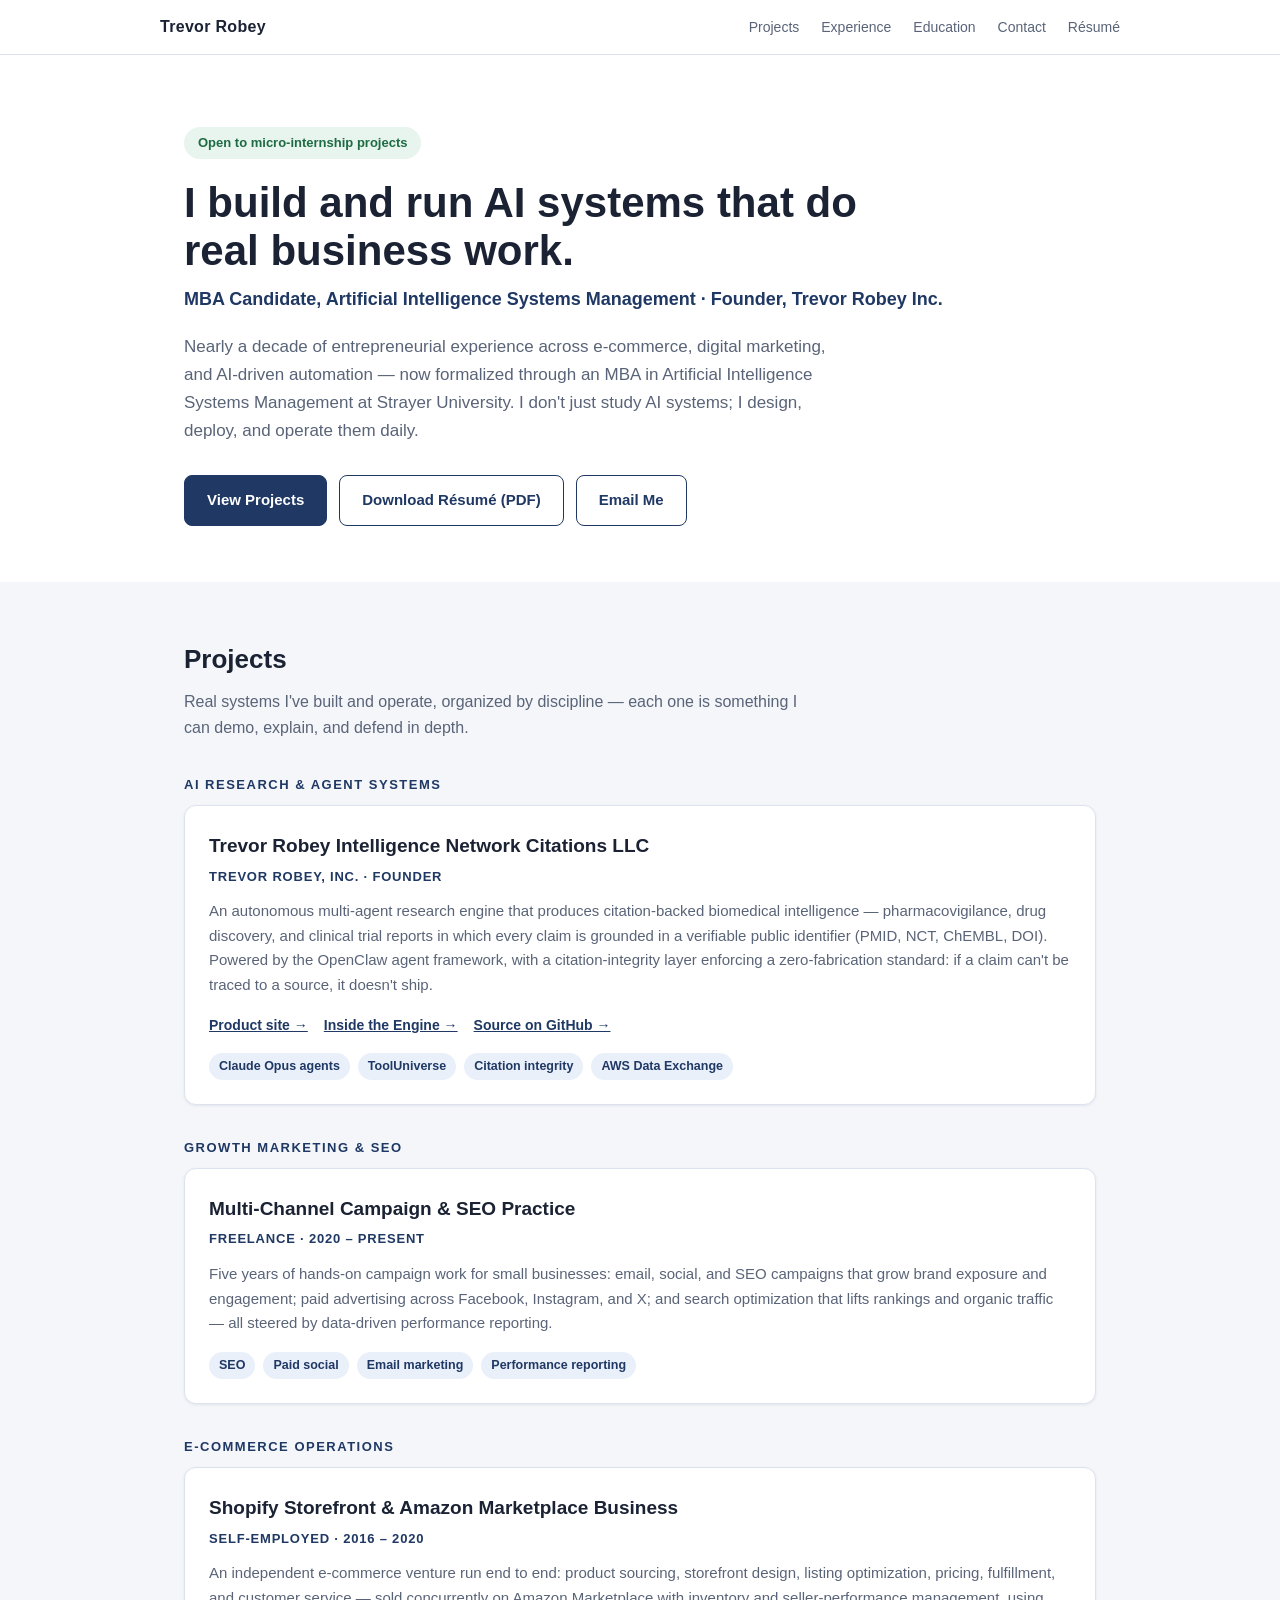
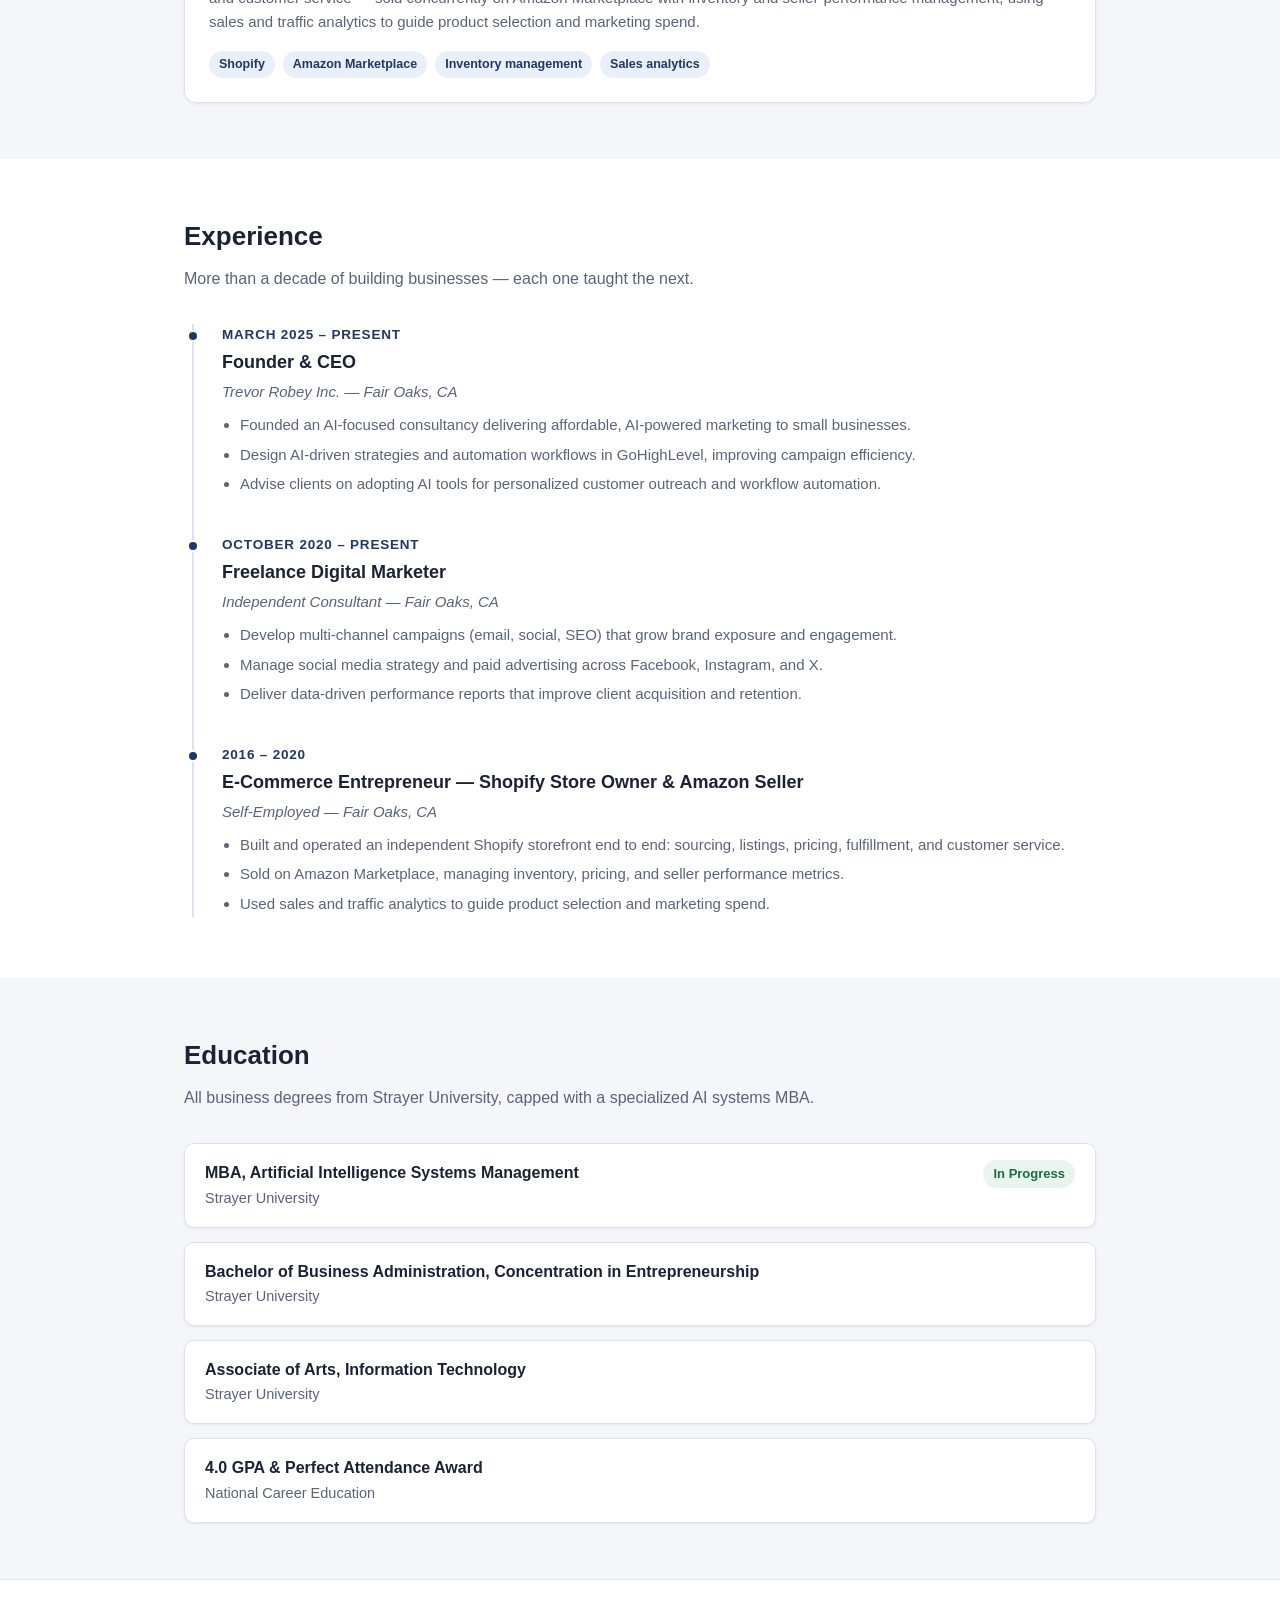
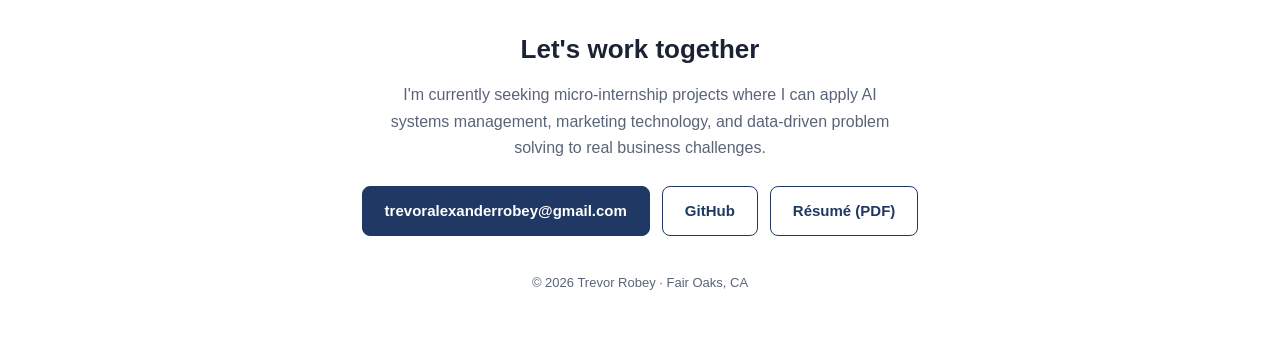
==== commit d93faeb8: "Remove Agentic AI project card — 3 cards to match the 3 resume roles Co-Authored-By: Claude Fable 5 " ====
--- a/index.html
+++ b/index.html
@@ -275,22 +275,6 @@
       </div>
     </div>
 
-    <div class="genre">
-      <div class="genre-label">Agentic AI &amp; Process Automation</div>
-      <div class="card">
-        <h3>Agentic AI Workflows</h3>
-        <div class="org">Business Operations</div>
-        <p>
-          AI agents and Model Context Protocol (MCP) integrations woven into daily business
-          operations — automated research, email triage, and browser automation. The craft of
-          turning large language models into dependable, governed business systems.
-        </p>
-        <div class="tags">
-          <span class="tag">MCP</span><span class="tag">AI agents</span><span class="tag">Process automation</span>
-        </div>
-      </div>
-    </div>
-
   </div>
 </section>
 
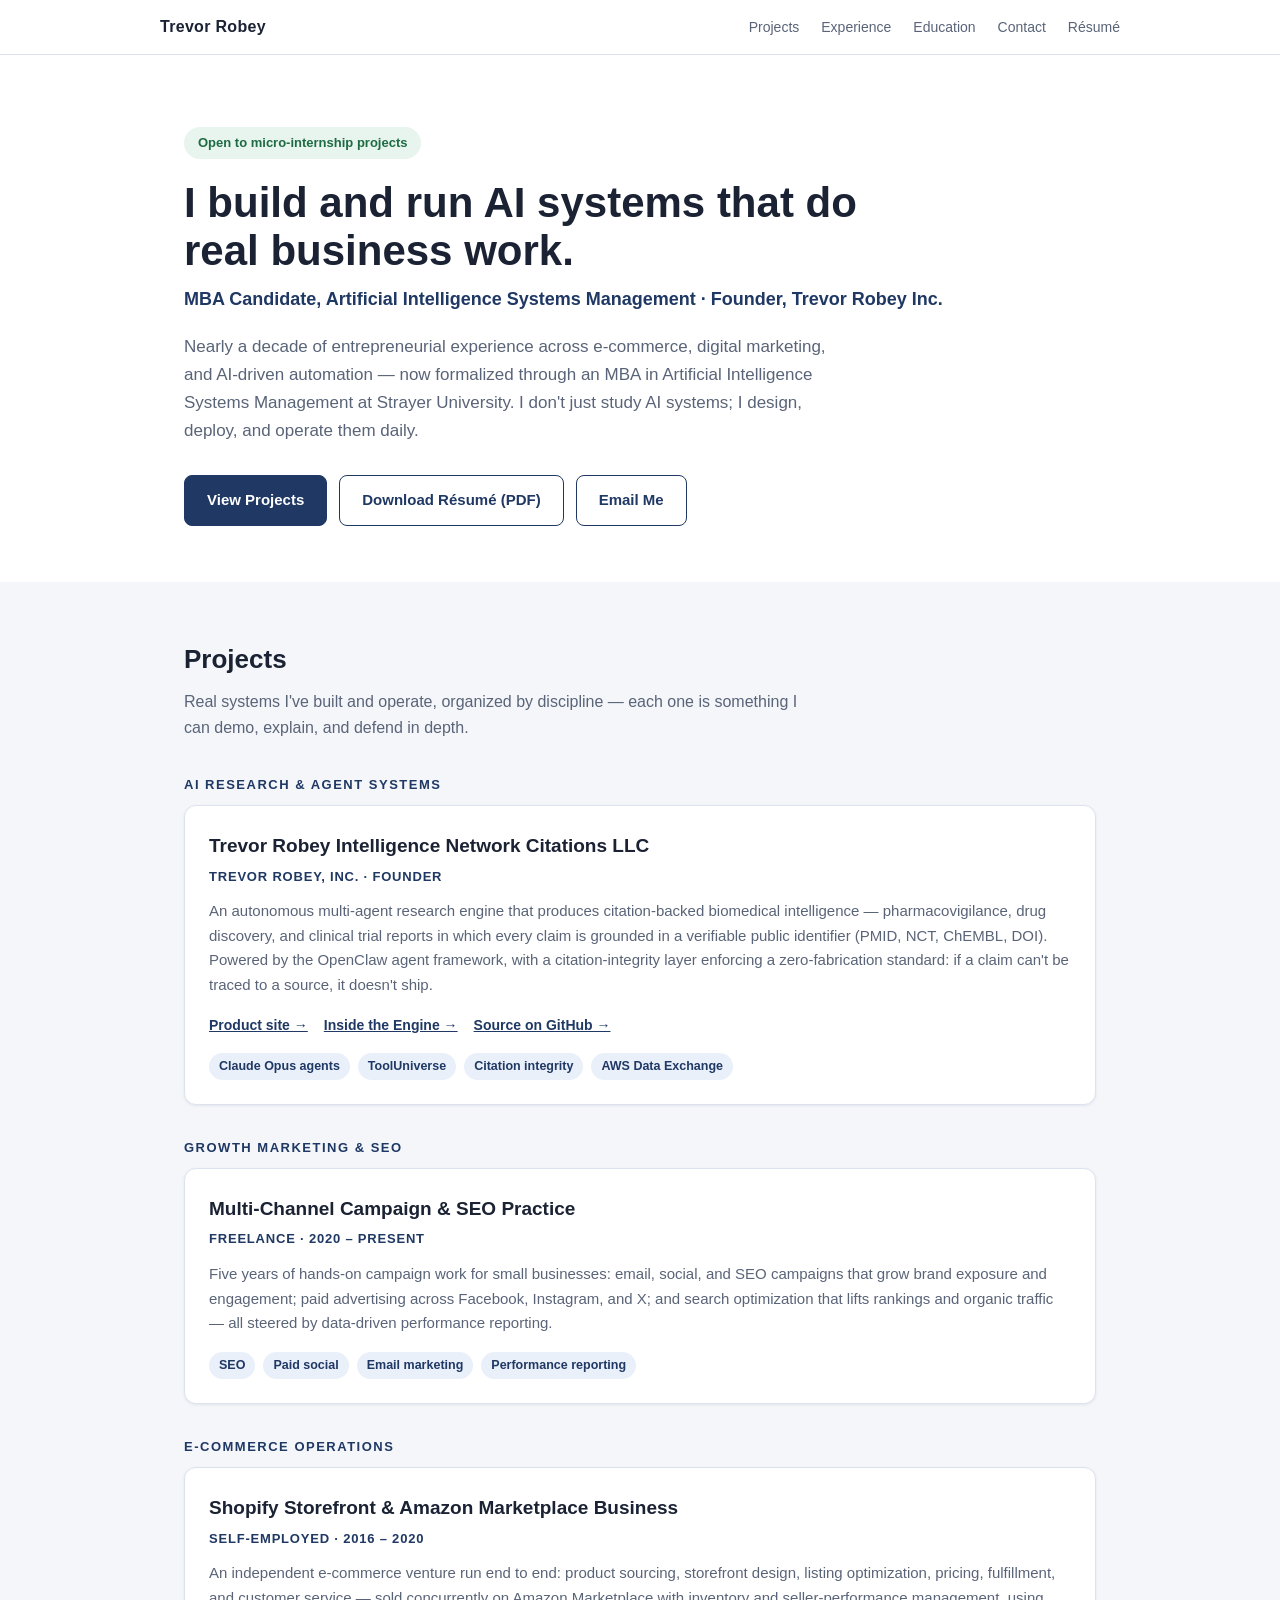
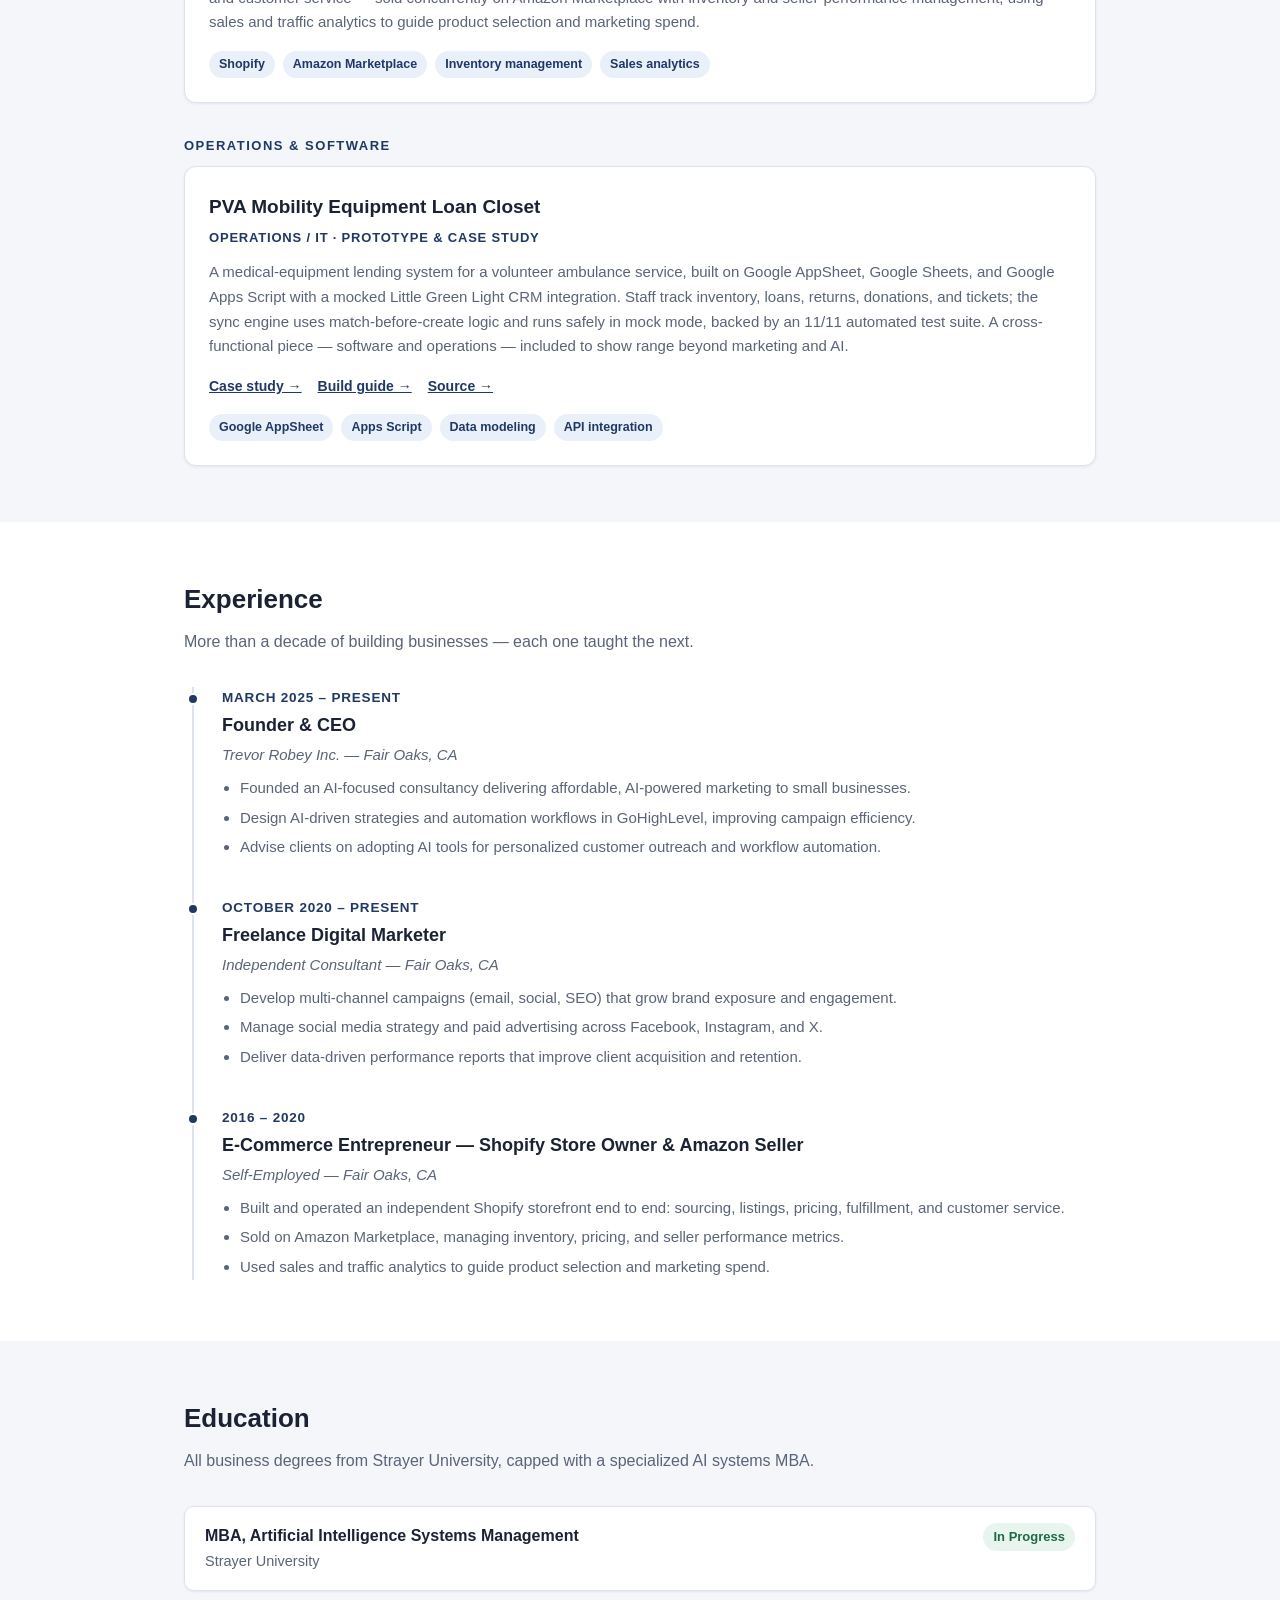
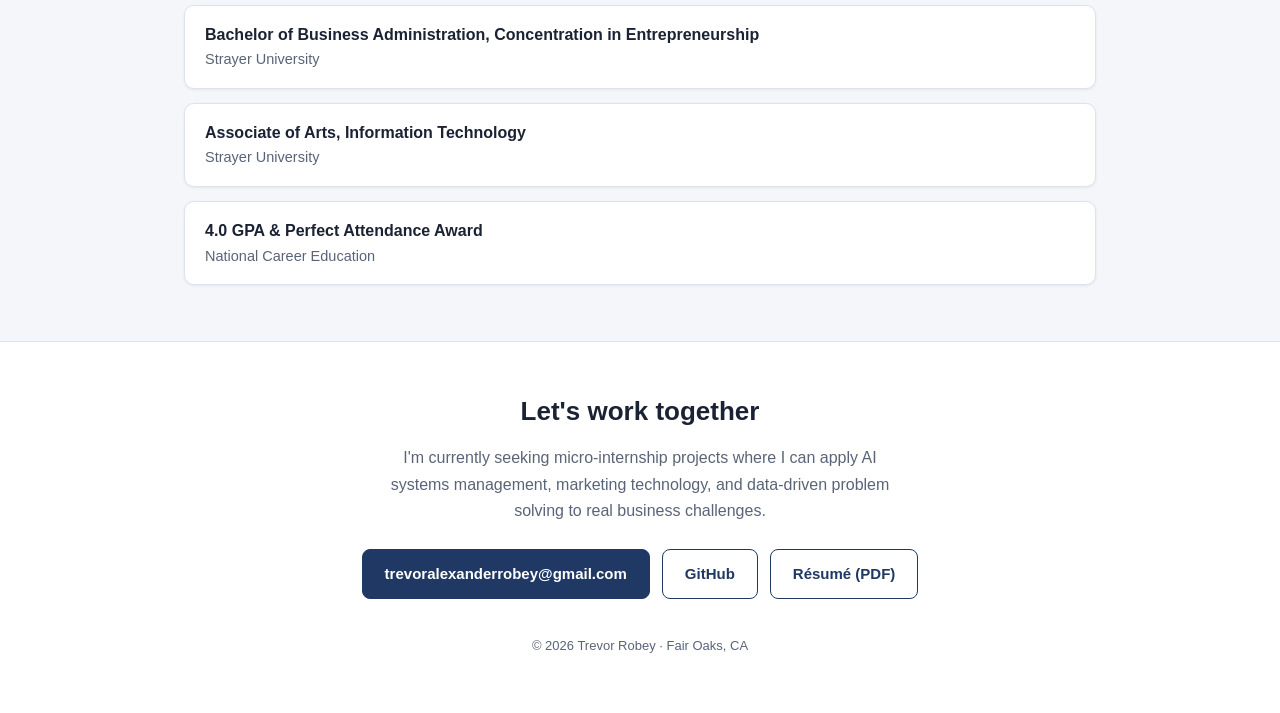
==== commit c35ca2cb: "Add PVA Loan Closet case study + migrate its full source Non-destructive integration of the PVA proj" ====
--- a/index.html
+++ b/index.html
@@ -275,6 +275,31 @@
       </div>
     </div>
 
+    <div class="genre">
+      <div class="genre-label">Operations &amp; Software</div>
+      <div class="card">
+        <h3>PVA Mobility Equipment Loan Closet</h3>
+        <div class="org">Operations / IT · Prototype &amp; case study</div>
+        <p>
+          A medical-equipment lending system for a volunteer ambulance service, built on Google
+          AppSheet, Google Sheets, and Google Apps Script with a mocked Little Green Light CRM
+          integration. Staff track inventory, loans, returns, donations, and tickets; the sync
+          engine uses match-before-create logic and runs safely in mock mode, backed by an 11/11
+          automated test suite. A cross-functional piece — software and operations — included to
+          show range beyond marketing and AI.
+        </p>
+        <div class="card-links">
+          <a href="projects/pva-loan-closet.html">Case study →</a>
+          <a href="projects/pva-build-guide.html">Build guide →</a>
+          <a href="https://github.com/trevorrobeyinc/trevorrobeyinc.github.io/tree/main/projects/pva-loan-closet" target="_blank" rel="noopener">Source →</a>
+        </div>
+        <div class="tags">
+          <span class="tag">Google AppSheet</span><span class="tag">Apps Script</span>
+          <span class="tag">Data modeling</span><span class="tag">API integration</span>
+        </div>
+      </div>
+    </div>
+
   </div>
 </section>
 
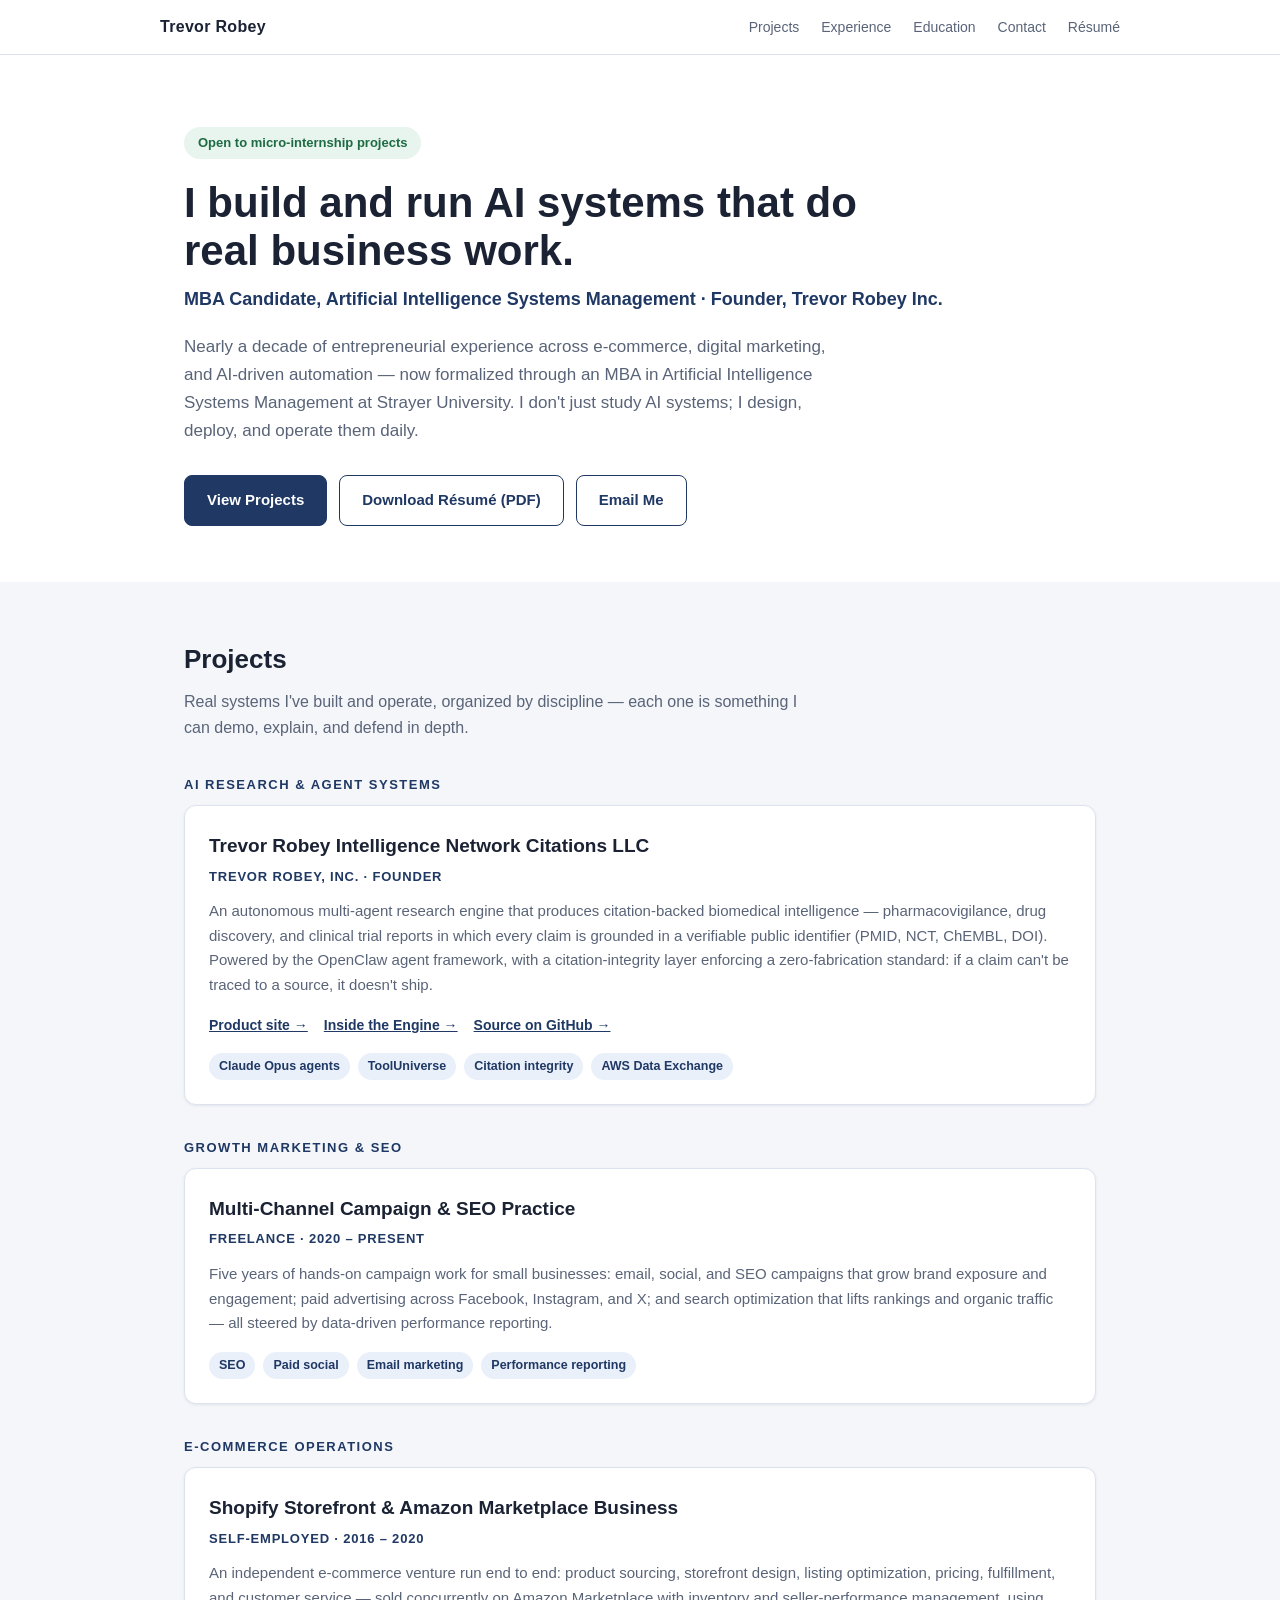
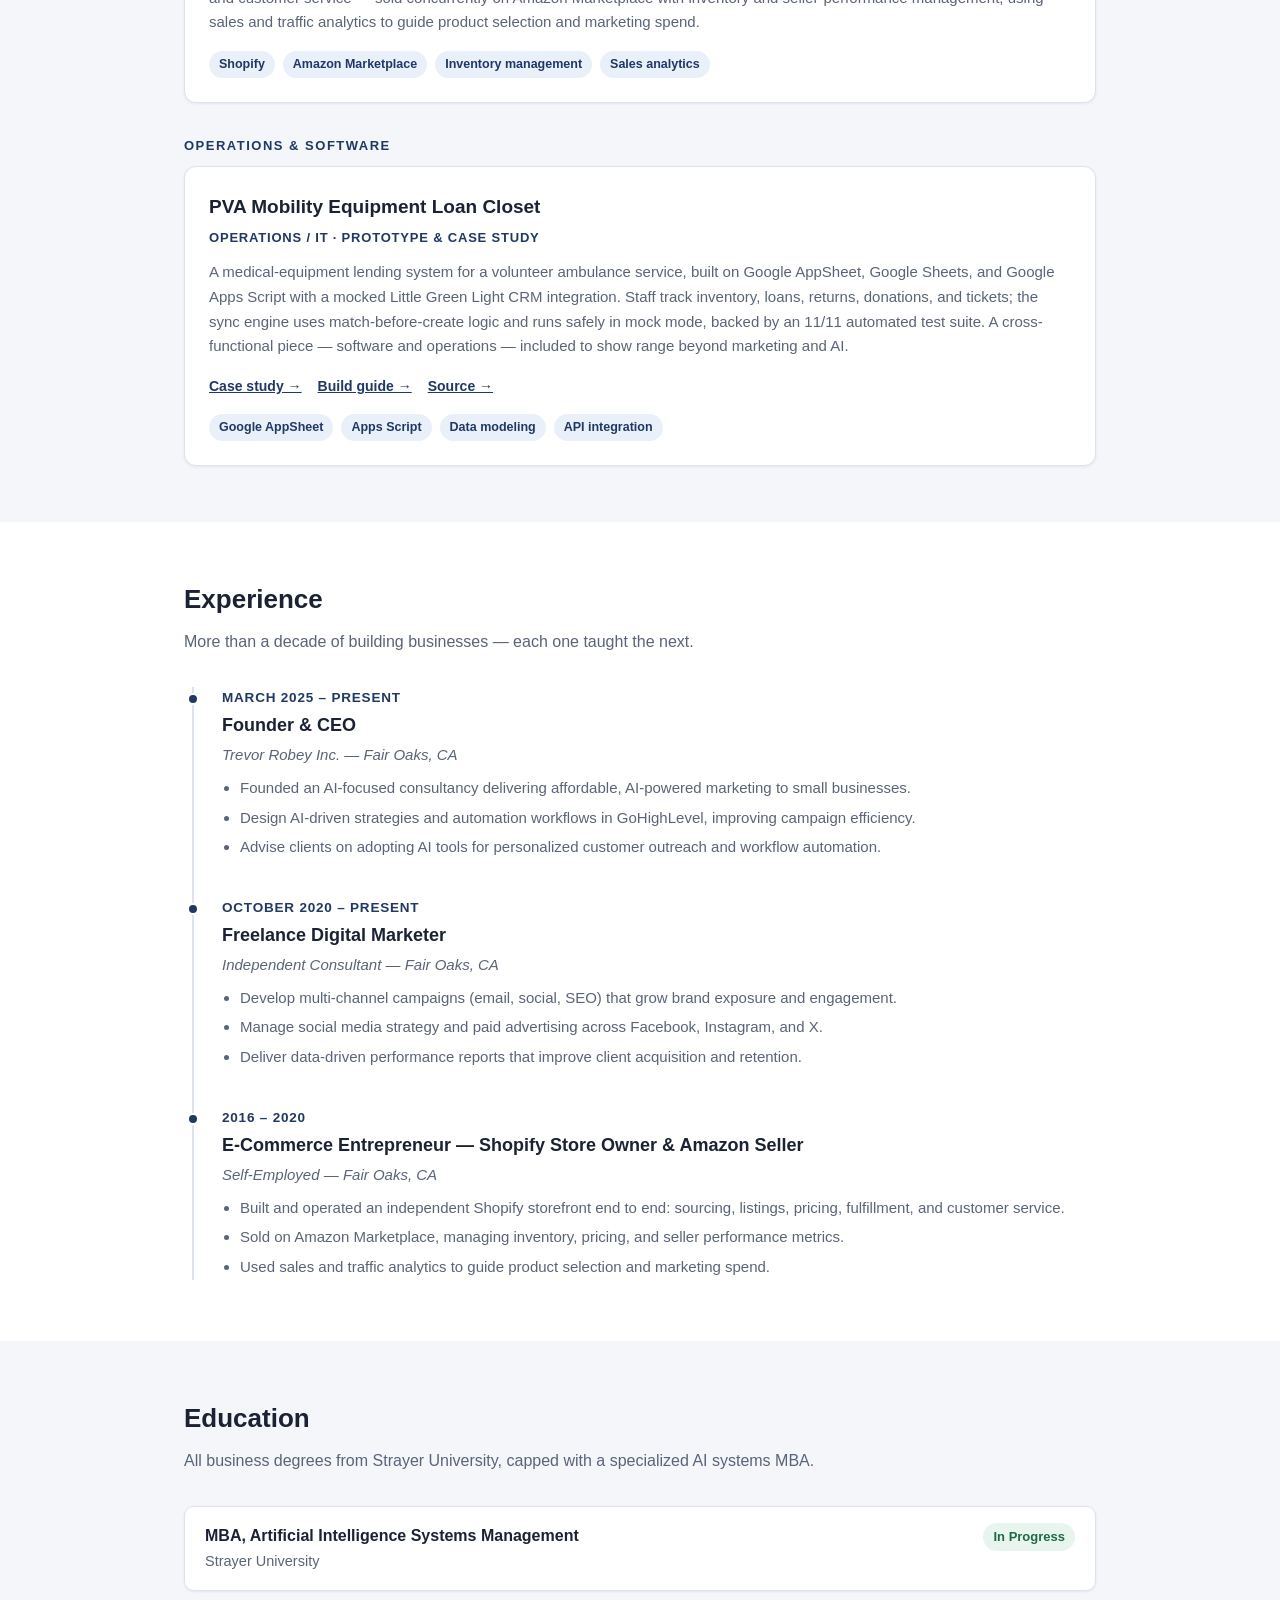
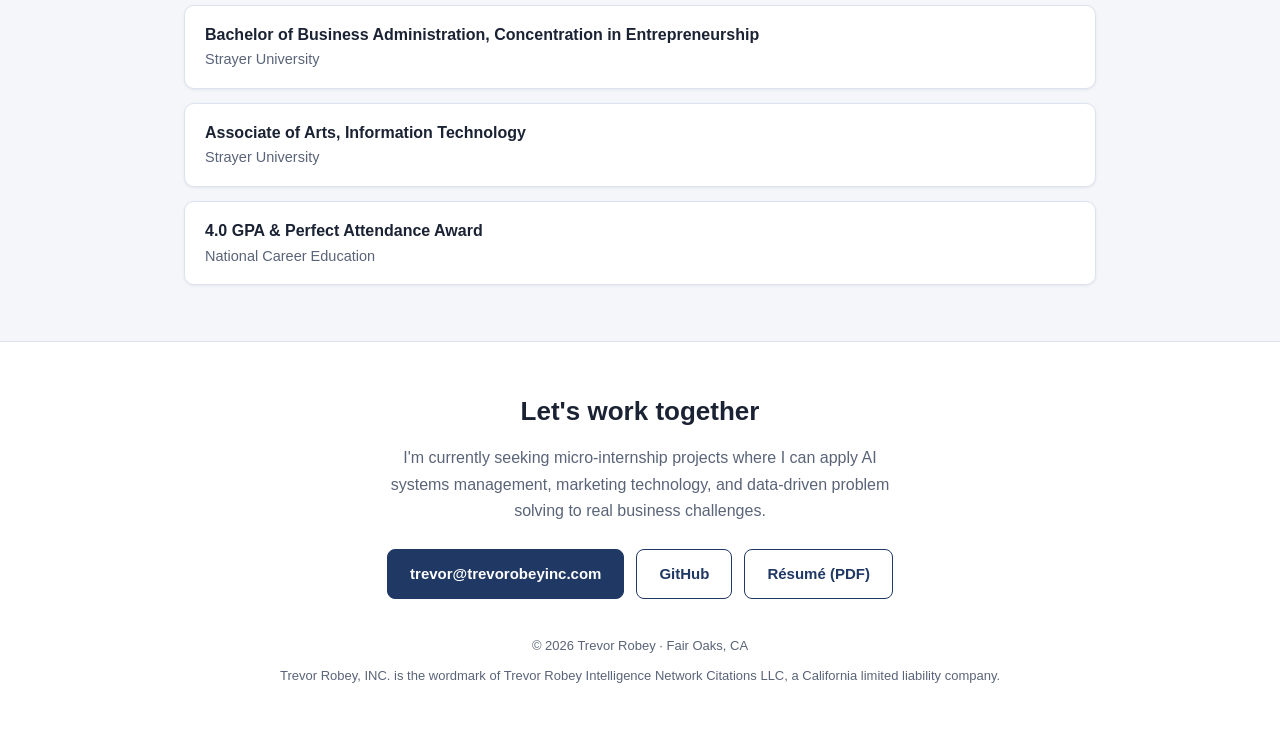
==== commit 698e2c04: "Contact links: send every mailto to trevor@trevorobeyinc.com The previous addresses on these pages n" ====
--- a/index.html
+++ b/index.html
@@ -205,7 +205,7 @@
     <div class="cta-row">
       <a class="btn btn-primary" href="#projects">View Projects</a>
       <a class="btn btn-secondary" href="assets/Trevor-Robey-Resume.pdf">Download Résumé (PDF)</a>
-      <a class="btn btn-secondary" href="mailto:trevoralexanderrobey@gmail.com">Email Me</a>
+      <a class="btn btn-secondary" href="mailto:trevor@trevorobeyinc.com">Email Me</a>
     </div>
   </div>
 </header>
@@ -388,11 +388,12 @@
       marketing technology, and data-driven problem solving to real business challenges.
     </p>
     <div class="cta-row" style="justify-content: center;">
-      <a class="btn btn-primary" href="mailto:trevoralexanderrobey@gmail.com">trevoralexanderrobey@gmail.com</a>
+      <a class="btn btn-primary" href="mailto:trevor@trevorobeyinc.com">trevor@trevorobeyinc.com</a>
       <a class="btn btn-secondary" href="https://github.com/trevoralexanderrobey">GitHub</a>
       <a class="btn btn-secondary" href="assets/Trevor-Robey-Resume.pdf">Résumé (PDF)</a>
     </div>
     <div class="foot-note">© 2026 Trevor Robey · Fair Oaks, CA</div>
+    <div class="foot-note" style="margin-top: 8px;">Trevor Robey, INC. is the wordmark of Trevor Robey Intelligence Network Citations LLC, a California limited liability company.</div>
   </div>
 </footer>
 
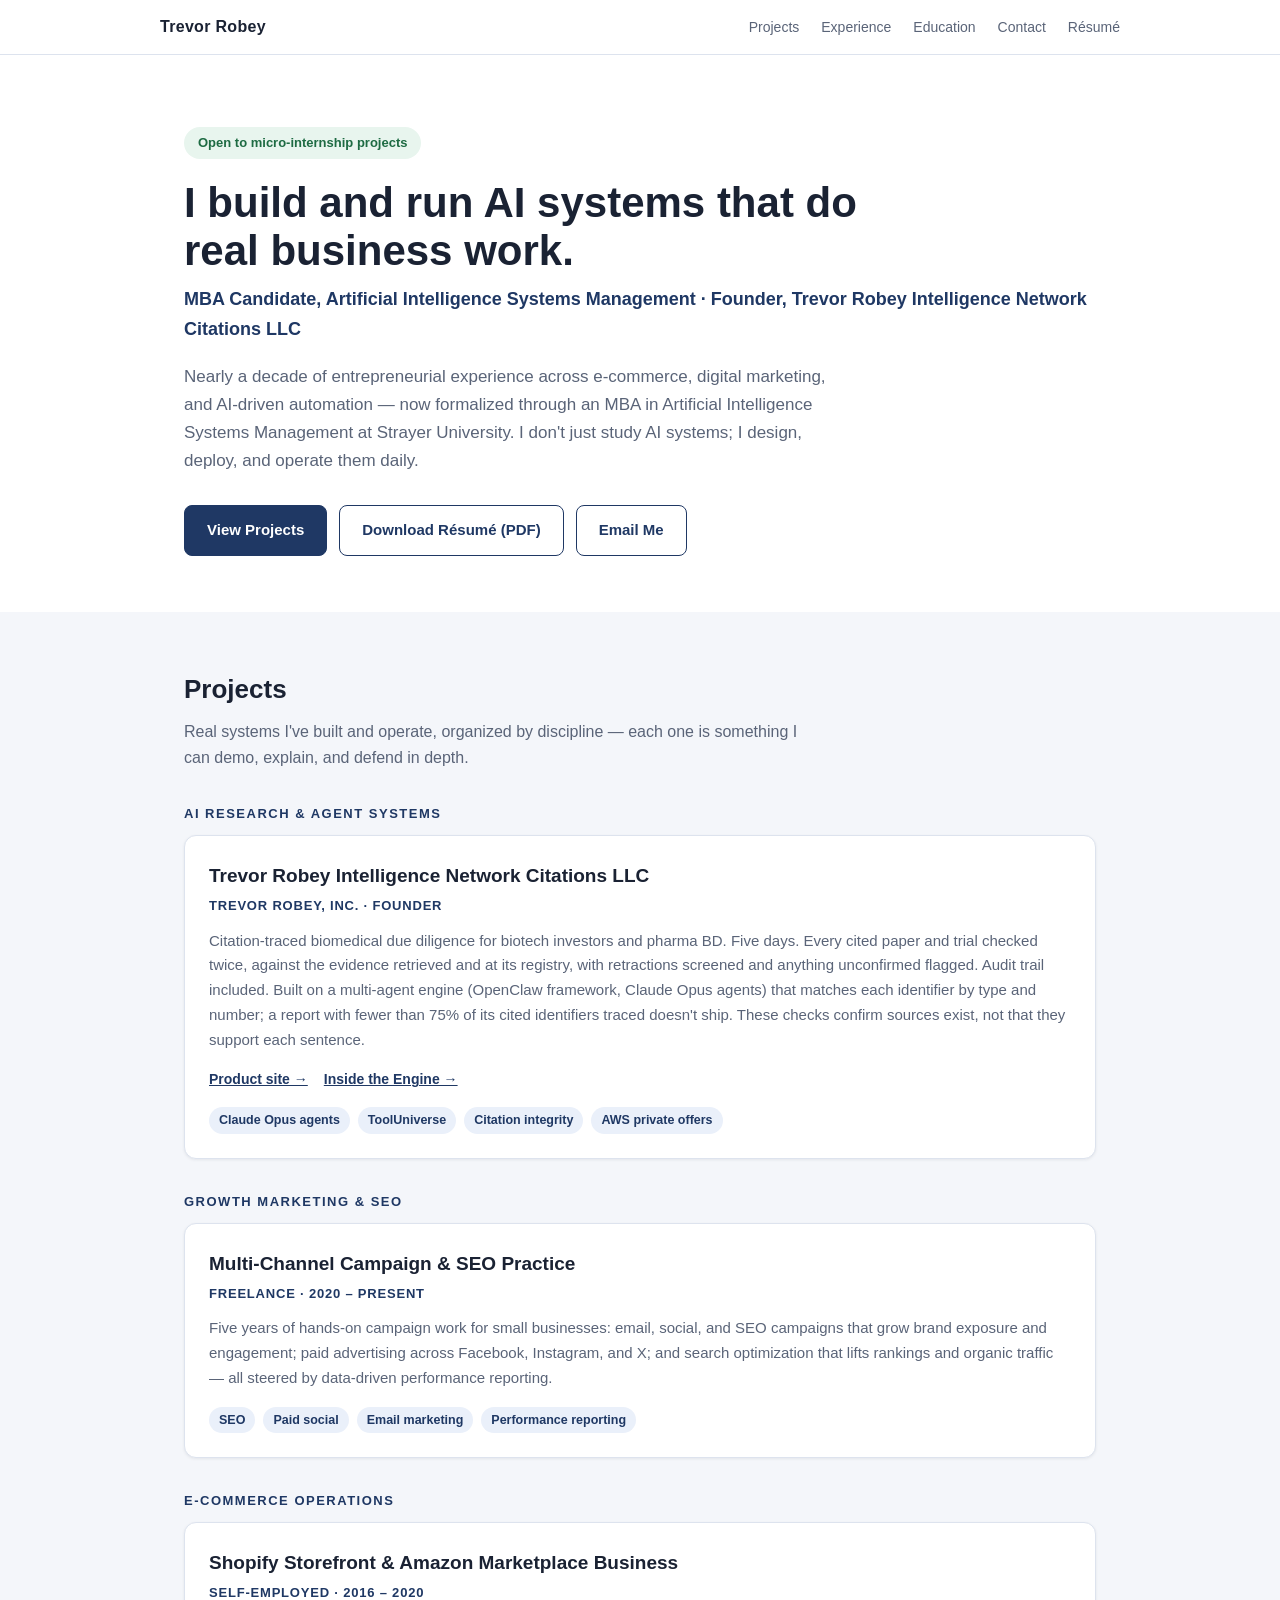
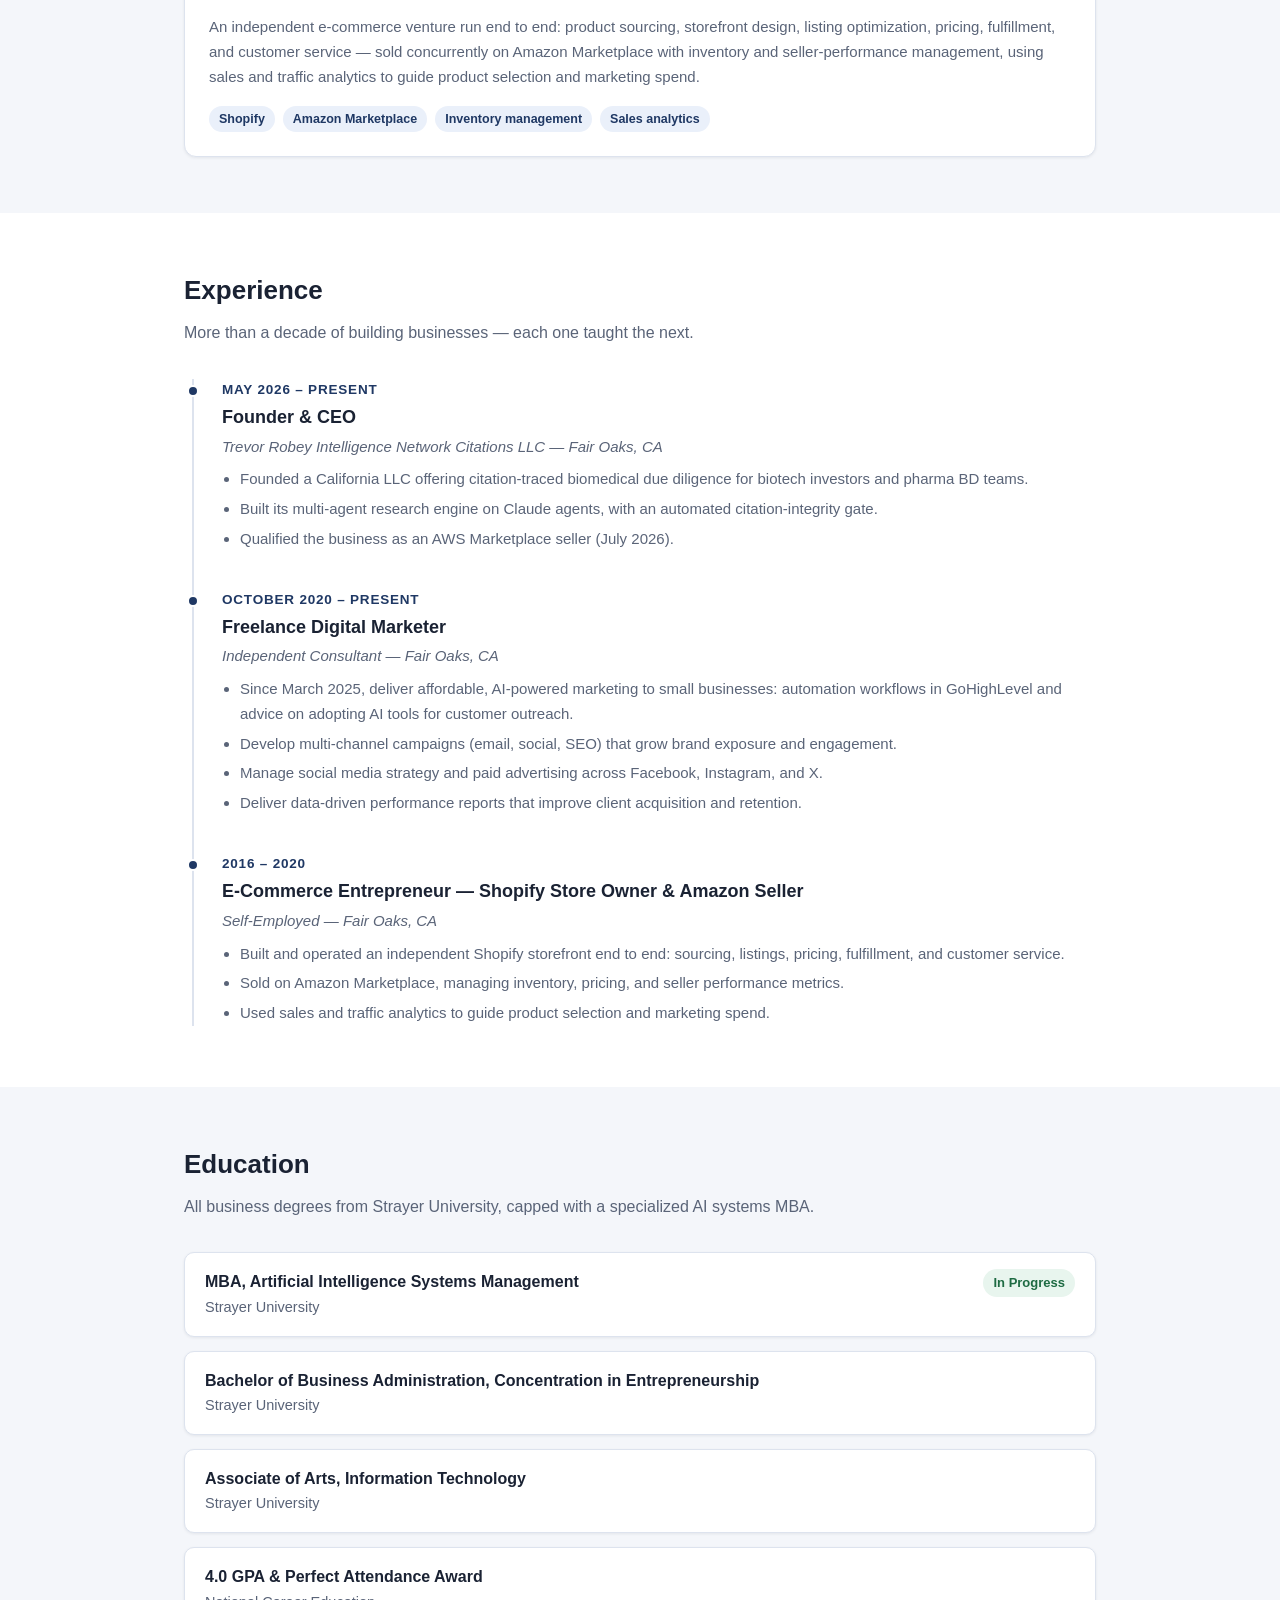
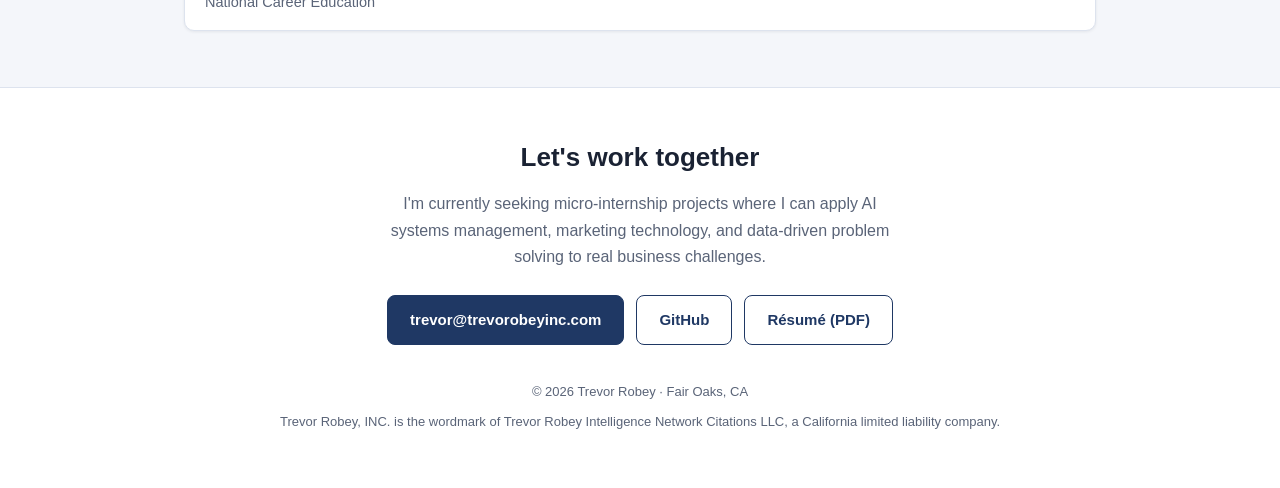
==== commit 03a8117d: "Match the site to the canon: legal name, retired pages, home card, Products page - openclaw/, sample" ====
--- a/index.html
+++ b/index.html
@@ -4,7 +4,7 @@
 <meta charset="UTF-8">
 <meta name="viewport" content="width=device-width, initial-scale=1.0">
 <title>Trevor Robey — AI Systems &amp; Digital Marketing Portfolio</title>
-<meta name="description" content="Portfolio of Trevor Robey — MBA candidate in Artificial Intelligence Systems Management at Strayer University, founder of Trevor Robey Inc., and builder of AI research and automation systems.">
+<meta name="description" content="Portfolio of Trevor Robey — MBA candidate in Artificial Intelligence Systems Management at Strayer University, founder of Trevor Robey Intelligence Network Citations LLC, and builder of AI research and automation systems.">
 <meta property="og:title" content="Trevor Robey — Portfolio">
 <meta property="og:description" content="AI systems management, agentic AI workflows, digital marketing automation, and a decade of entrepreneurship.">
 <meta property="og:type" content="website">
@@ -195,7 +195,7 @@
   <div class="container">
     <div class="badge">Open to micro-internship projects</div>
     <h1>I build and run AI systems that do real business work.</h1>
-    <div class="role">MBA Candidate, Artificial Intelligence Systems Management · Founder, Trevor Robey Inc.</div>
+    <div class="role">MBA Candidate, Artificial Intelligence Systems Management · Founder, Trevor Robey Intelligence Network Citations LLC</div>
     <p class="lede">
       Nearly a decade of entrepreneurial experience across e-commerce, digital marketing, and
       AI-driven automation — now formalized through an MBA in Artificial Intelligence Systems
@@ -221,20 +221,20 @@
         <h3>Trevor Robey Intelligence Network Citations LLC</h3>
         <div class="org">Trevor Robey, INC. · Founder</div>
         <p>
-          An autonomous multi-agent research engine that produces citation-backed biomedical
-          intelligence — pharmacovigilance, drug discovery, and clinical trial reports in which
-          every claim is grounded in a verifiable public identifier (PMID, NCT, ChEMBL, DOI).
-          Powered by the OpenClaw agent framework, with a citation-integrity layer enforcing a
-          zero-fabrication standard: if a claim can't be traced to a source, it doesn't ship.
+          Citation-traced biomedical due diligence for biotech investors and pharma BD. Five days.
+          Every cited paper and trial checked twice, against the evidence retrieved and at its
+          registry, with retractions screened and anything unconfirmed flagged. Audit trail included.
+          Built on a multi-agent engine (OpenClaw framework, Claude Opus agents) that matches each
+          identifier by type and number; a report with fewer than 75% of its cited identifiers traced
+          doesn't ship. These checks confirm sources exist, not that they support each sentence.
         </p>
         <div class="card-links">
           <a href="https://trevorobeyinc.com/" target="_blank" rel="noopener">Product site →</a>
           <a href="products/">Inside the Engine →</a>
-          <a href="https://github.com/trevoralexanderrobey/OpenClaw-Research-Agents" target="_blank" rel="noopener">Source on GitHub →</a>
         </div>
         <div class="tags">
           <span class="tag">Claude Opus agents</span><span class="tag">ToolUniverse</span>
-          <span class="tag">Citation integrity</span><span class="tag">AWS Data Exchange</span>
+          <span class="tag">Citation integrity</span><span class="tag">AWS private offers</span>
         </div>
       </div>
     </div>
@@ -275,31 +275,6 @@
       </div>
     </div>
 
-    <div class="genre">
-      <div class="genre-label">Operations &amp; Software</div>
-      <div class="card">
-        <h3>PVA Mobility Equipment Loan Closet</h3>
-        <div class="org">Operations / IT · Prototype &amp; case study</div>
-        <p>
-          A medical-equipment lending system for a volunteer ambulance service, built on Google
-          AppSheet, Google Sheets, and Google Apps Script with a mocked Little Green Light CRM
-          integration. Staff track inventory, loans, returns, donations, and tickets; the sync
-          engine uses match-before-create logic and runs safely in mock mode, backed by an 11/11
-          automated test suite. A cross-functional piece — software and operations — included to
-          show range beyond marketing and AI.
-        </p>
-        <div class="card-links">
-          <a href="projects/pva-loan-closet.html">Case study →</a>
-          <a href="projects/pva-build-guide.html">Build guide →</a>
-          <a href="https://github.com/trevorrobeyinc/trevorrobeyinc.github.io/tree/main/projects/pva-loan-closet" target="_blank" rel="noopener">Source →</a>
-        </div>
-        <div class="tags">
-          <span class="tag">Google AppSheet</span><span class="tag">Apps Script</span>
-          <span class="tag">Data modeling</span><span class="tag">API integration</span>
-        </div>
-      </div>
-    </div>
-
   </div>
 </section>
 
@@ -310,13 +285,13 @@
     <div class="xp">
 
       <div class="xp-item">
-        <div class="xp-when">March 2025 – Present</div>
+        <div class="xp-when">May 2026 – Present</div>
         <h3>Founder &amp; CEO</h3>
-        <div class="xp-org">Trevor Robey Inc. — Fair Oaks, CA</div>
+        <div class="xp-org">Trevor Robey Intelligence Network Citations LLC — Fair Oaks, CA</div>
         <ul>
-          <li>Founded an AI-focused consultancy delivering affordable, AI-powered marketing to small businesses.</li>
-          <li>Design AI-driven strategies and automation workflows in GoHighLevel, improving campaign efficiency.</li>
-          <li>Advise clients on adopting AI tools for personalized customer outreach and workflow automation.</li>
+          <li>Founded a California LLC offering citation-traced biomedical due diligence for biotech investors and pharma BD teams.</li>
+          <li>Built its multi-agent research engine on Claude agents, with an automated citation-integrity gate.</li>
+          <li>Qualified the business as an AWS Marketplace seller (July 2026).</li>
         </ul>
       </div>
 
@@ -325,6 +300,7 @@
         <h3>Freelance Digital Marketer</h3>
         <div class="xp-org">Independent Consultant — Fair Oaks, CA</div>
         <ul>
+          <li>Since March 2025, deliver affordable, AI-powered marketing to small businesses: automation workflows in GoHighLevel and advice on adopting AI tools for customer outreach.</li>
           <li>Develop multi-channel campaigns (email, social, SEO) that grow brand exposure and engagement.</li>
           <li>Manage social media strategy and paid advertising across Facebook, Instagram, and X.</li>
           <li>Deliver data-driven performance reports that improve client acquisition and retention.</li>
